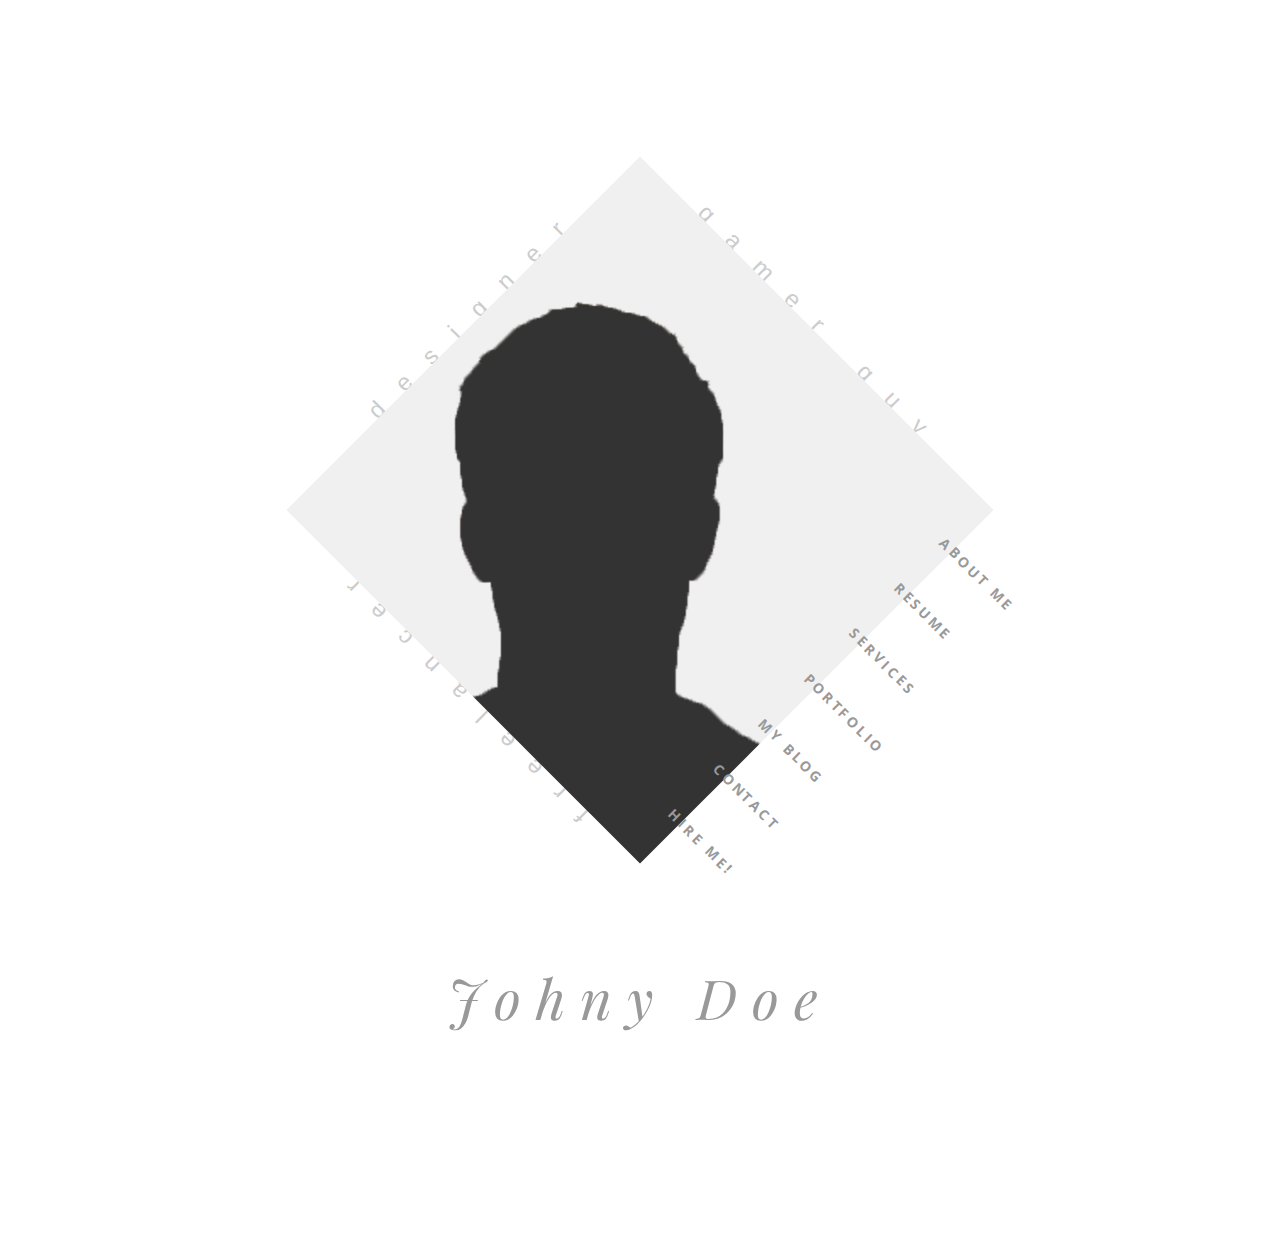
==== index.html @ 6204cbcf "initial commit" ====
<!DOCTYPE html>
<html class='no-js' >
	
	<head>
		<meta charset="utf-8">
		<meta http-equiv="X-UA-Compatible" content="IE=edge">
		<meta name="viewport" content="width=device-width, initial-scale=1">
		<!-- The above 3 meta tags *must* come first in the head; any other head content must come *after* these tags -->
	
		
		<title>Symp - Responsive One Page VCard/Resume HTML Template</title>
		
		<!--[if lt IE 9]>
		  <script src="//html5shim.googlecode.com/svn/trunk/html5.js"></script>
		<![endif]-->
		
		<link rel='stylesheet' type='text/css' href='bootstrap/css/bootstrap.min.css' >
		<link rel='stylesheet' type='text/css' href='css/ionicons.min.css' >
		
		<link rel='stylesheet' type='text/css' href='css/owl.carousel.css' >
		<link rel='stylesheet' type='text/css' href='css/owl.theme.css' >
		<link rel='stylesheet' type='text/css' href='css/owl.transitions.css' >
		<link rel='stylesheet' type='text/css' href='css/magnific-popup.css' >
		<link rel='stylesheet' type='text/css' href='css/style.css' >
		<link rel='stylesheet' type='text/css' href='css/color-default.css' >
		
		
	</head>
	
	<body>
		
		<!--=============================================================================
			Preloader
		===============================================================================-->
		<div id='preloader' >
			<div class='loader' >
				<img src='img/load.gif' alt='symp' >
			</div>
		</div>
		
		
		
		<!--=============================================================================
			Main Wrapper
		===============================================================================-->
		<div id='wrapper' >
			
			<!--=============================================================================
				Front Section
			===============================================================================-->
			<section class='front-section' >
				
				<div class='container' >
					
					
					<div class='transition-mask' ></div>
					
					
					<div class='front-person-img' >
						
						<!--person's image-->
						<img src='img/man1.png' alt='Symp' >
						<!--/person's image-->
						
					</div>
					
					<!--person's titles-->
					<div class='front-person-titles' >
						
						<!--title1-->
						<span class='t1' >
							Designer
						</span>
						<!--/title1-->
						
						<!--title2-->
						<span class='t2' >
							Gamer guy
						</span>
						<!--/title2-->
						
						<!--title3-->
						<span class='t3' >
							Freelancer
						</span>
						<!--/title3-->
						
					</div>
					<!--/person's titles-->
					
					<nav class='front-person-links' >
						
						<!--
							navigation links, data-section attribute points towards the section with id to be opened. 
						-->
						
						<ul>
							
							<li>
								<a href='#' data-section='about' >About Me</a>
							</li>
							
							<li>
								<a href='#' data-section='resume' >Resume</a>
							</li>
							
							<li>
								<a href='#' data-section='services' >Services</a>
							</li>
							
							<li>
								<a href='#' data-section='portfolio' >Portfolio</a>
							</li>
							
							<li>
								<a href='#' data-section='blog' >My Blog</a>
							</li>
							
							<li>
								<a href='#' data-section='contact' >Contact</a>
							</li>
							
							<li>
								<a href='#' >Hire Me!</a>
							</li>
							
						</ul>
						
					</nav>
					
					
					
					<div class='front-heading text-center' >
						
						<h2>
							Johny Doe
						</h2>
						
					
						
					</div>
					
					
				</div>
				
			</section>
			<!--=============================================================================
				/Front Section
			===============================================================================-->
		
			<!--=============================================================================
				About Section
			===============================================================================-->
			<section id='about' class='about-section section' >
				
				<div class='basic-info section-block' >
					
					<div class='container' >
					
						<div class='section-header text-center' >
							
							<h2>Basic Info About Me</h2>
							
							<!--divider-->
							<div class='divider-draft center' ></div>
							<!--/divider-->
							
							
						</div>
						
						<div class='row' >
							
							<div class='col-md-4' >
								<div class='about-person-img' >
									
									<img src='img/man2.png' alt='symp'>
									
								</div>
							
							</div>
							
							
							<div class='col-md-8 about-info' >
								
								
								
								
								<p>
									Lorem ipsum dolor sit amet, in quodsi vulputate pro. Ius illum vocent mediocritatem an, cum dicta iriure at. Ubique maluisset vel te, his dico vituperata ut. Pro ei phaedrum maluisset. Ex audire suavitate has, ei quodsi tacimates sapientem sed, pri zril ubique ut. Te cum tation munere noluisse. Enim torquatos ne pri, eum mollis salutandi corrumpit et, fugit apeirian duo ad. Ad oportere voluptatibus nec, sea ei civibus praesent. At timeam expetenda inciderint has. Invidunt constituto ne per, paulo omnium quaerendum his eu, cu congue consul cetero cum. Solet honestatis et eum. Lorem ipsum dolor sit amet, in quodsi vulputate pro. Ius illum vocent mediocritatem an, cum dicta iriure at. Ubique maluisset vel te, his dico vituperata ut. Pro ei phaedrum maluisset. Ex audire suavitate has, ei quodsi tacimates sapientem sed, pri zril ubique ut. Te cum tation munere noluisse. Enim torquatos ne pri, eum mollis salutandi corrumpit et, fugit apeirian duo ad.
								</p>
								
								<div class='clearfix' ></div>
								
								
								<ul class='info-list' >
									
									<li>
										<div class='inner' >
											<h4>Name</h4>
											<p>Johny Doe</p>
										</div>
									</li>
									<li>
										<div class='inner' >
											<h4>Age</h4>
											<p>24 Years</p>
										</div>
									</li>
									<li>
										<div class='inner' >
											<h4>Website</h4>
											<p>example.com</p>
										</div>
									</li>
									<li>
										<div class='inner' >
											<h4>Hometown</h4>
											<p>Dokri</p>
										</div>
									</li>
									
									
									
								</ul>
								
								<a href='#' class='symp-btn' >Hire Me For Work</a>
								
								<a href='#' class='symp-btn link-btn' ><i class='ion-ios-download' ></i>Download Resume</a>
								
							</div>
						
							
						
						</div>
						
						
						
						
					</div>
					
					
				</div>
				
				<div class='about-icons section-block' >
					
					<div class='container' >
						
						<div class='row' >
							
							<div class='col-md-3' >
								<div class='service' >
									
									<div class='icon' >
										<i class='ion-ios-lightbulb' ></i>
									</div>
									
									<div class='content' >
										
										<h4>Creative</h4>
										
										<p>
											Ut aboramus, numquam corpora qui naex. Dolore aliquando id duo, voluptua laboramus quo ad.
										</p>
										
									</div>
									
								</div>
							</div>
							
							<div class='col-md-3' >
								<div class='service' >
									
									<div class='icon' >
										<i class='ion-trophy' ></i>
									</div>
									
									<div class='content' >
										
										<h4>Winner</h4>
										
										<p>
											Ut aboramus, numquam corpora qui naex. Dolore aliquando id duo, voluptua laboramus quo ad.
										</p>
										
									</div>
									
								</div>
							</div>
							
							<div class='col-md-3' >
								<div class='service' >
									
									<div class='icon' >
										<i class='ion-ios-glasses' ></i>
									</div>
									
									<div class='content' >
										
										<h4>Smart</h4>
										
										<p>
											Ut aboramus, numquam corpora qui naex. Dolore aliquando id duo, voluptua laboramus quo ad.
										</p>
										
									</div>
									
								</div>
							</div>
							
							<div class='col-md-3' >
								<div class='service' >
									
									<div class='icon' >
										<i class='ion-ios-bolt' ></i>
									</div>
									
									<div class='content' >
										
										<h4>Powerful</h4>
										
										<p>
											Ut aboramus, numquam corpora qui naex. Dolore aliquando id duo, voluptua laboramus quo ad.
										</p>
										
									</div>
									
								</div>
							</div>
							
							
							
							<div class='col-md-3' >
								<div class='service' >
									
									<div class='icon' >
										<i class='ion-help-buoy' ></i>
									</div>
									
									<div class='content' >
										
										<h4>Helper</h4>
										
										<p>
											Ut aboramus, numquam corpora qui naex. Dolore aliquando id duo, voluptua laboramus quo ad.
										</p>
										
									</div>
									
								</div>
							</div>
							
							<div class='col-md-3' >
								<div class='service' >
									
									<div class='icon' >
										<i class='ion-happy' ></i>
									</div>
									
									<div class='content' >
										
										<h4>Intelligent</h4>
										
										<p>
											Ut aboramus, numquam corpora qui naex. Dolore aliquando id duo, voluptua laboramus quo ad.
										</p>
										
									</div>
									
								</div>
							</div>
							
							<div class='col-md-3' >
								<div class='service' >
									
									<div class='icon' >
										<i class='ion-ios-game-controller-b' ></i>
									</div>
									
									<div class='content' >
										
										<h4>Gamer</h4>
										
										<p>
											Ut aboramus, numquam corpora qui naex. Dolore aliquando id duo, voluptua laboramus quo ad.
										</p>
										
									</div>
									
								</div>
							</div>
							
							<div class='col-md-3' >
								<div class='service' >
									
									<div class='icon' >
										<i class='ion-ios-pulse-strong' ></i>
									</div>
									
									<div class='content' >
										
										<h4>Healthy</h4>
										
										<p>
											Ut aboramus, numquam corpora qui naex. Dolore aliquando id duo, voluptua laboramus quo ad.
										</p>
										
									</div>
									
								</div>
							</div>
							
							
							
							
						</div>
						
						
					</div>
				</div>
				
				<div class='funfacts-block section-block' data-stellar-background-ratio='.2' >
					
					<div class='container' >
						
						<div class='row' >
							
							<div class='col-md-3 col-sm-6 funfact' >
								<div class='content' >
									<h4>243</h4>
									<p>Awards Won</p>
								</div>
							</div>
							
							<div class='col-md-3 col-sm-6 funfact' >
								<div class='content' >
									<h4>845</h4>
									<p>Happy Customers</p>
								</div>
							</div>
							
							<div class='col-md-3 col-sm-6 funfact' >
								<div class='content' >
									<h4>938</h4>
									<p>Projects Done</p>
								</div>
							</div>
							
							<div class='col-md-3 col-sm-6 funfact' >
								<div class='content' >
									<h4>342</h4>
									<p>Games Played</p>
								</div>
							</div>
							
						</div>
						
					</div>
					
				</div>
				
				<div class='testimonials-block section-block' >
					<div class='container' >
					
						<div class='section-header text-center' >
							
							<h2 class='animate text-over-block' >Testimonials</h2>
							
							
							<!--divider-->
							<div class='divider-draft center' ></div>
							<!--/divider-->
							
							
						</div>
						
						<div class='row' >
							
							<div class='col-md-8 col-md-offset-2' >
								
								<div class='testimonials-slider' >
									
									<div class='testimonial' >
										<p>
											
											Ad optere volibus nec, sea ei civibus prasent. At timeam expetenda inciderint has. Invidunt constituto ne per, paulo omnium queum his eu, cu congue consul cetero. Invidunt constituto ne per, paulo omnium his eu, cu congue consul cetero.
										
										</p>
										
										<div class='author' >
											<h4>Jack Smith</h4>
											<p>CEO at Google</p>
										</div>
									</div>
									
									<div class='testimonial' >
										<p>
											Ad oportere voluptatibus nec, sea ei civibus praesent. At timeam expetenda inciderint has. Invidunt constituto ne per, paulo omnium quaerendum his eu, cu congue consul cetero. Invidunt constituto ne per, paulo omnium quaerendum his eu, cu congue consul cetero.
										</p>
										
										<div class='author' >
											<h4>Jessica Smith</h4>
											<p>CEO at Google</p>
										</div>
									</div>
									
									<div class='testimonial' >
										<p>
											Ad oportere voluptatibus nec, sea ei civibus praesent. At timeam expetenda inciderint has. Invidunt constituto ne per, paulo omnium quaerendum his eu, cu congue consul cetero. Invidunt constituto ne per, paulo omnium quaerendum his eu, cu congue consul cetero.
										</p>
										
										<div class='author' >
											<h4>Jim Smith</h4>
											<p>CEO at Google</p>
										</div>
									</div>
									
									
									
									
								</div>
								
							</div>
							
						</div>
					
					</div>
				</div>
				
				<div class='footer bg-lightgray section-block' >
					
					<div class='container' >
						
						<div class='row' >
							
							<div class='col-xs-6 text-left' >
								<h4>Johny Doe</h4>
							</div>
							
							<div class='col-xs-6 text-right' >
								<ul class='footer-social' >
									<li>
										<a href='#' >
											<i class='ion-social-facebook' ></i>
										</a>
									</li>
									<li>
										<a href='#' >
											<i class='ion-social-twitter' ></i>
										</a>
									</li>
									<li>
										<a href='#' >
											<i class='ion-social-pinterest' ></i>
										</a>
									</li>
									<li>
										<a href='#' >
											<i class='ion-social-dribbble' ></i>
										</a>
									</li>
								</ul>
							</div>
							
						</div>
						
						
					</div>
					
				</div>
				
				
			</section>
			<!--=============================================================================
				/About Section
			===============================================================================-->
			
			<!--=============================================================================
				Resume Section
			===============================================================================-->
			<section id='resume' class='resume-section section' >
				
				<div class='container' >
					<div class='row' >
						<div class='col-md-6 col-md-offset-3' >
							<div class='section-header text-center' >
								
								<h2 class='animate text-over-block' >My Resume</h2>
								
								<!--divider-->
								<div class='divider-draft center' ></div>
								<!--/divider-->
								
								
							</div>
						</div>
					</div>
				</div>
				
				<div class='timeline-block section-block' >
					<div class='container' >
						<ul class='timeline' >
							
							<li class='timeline-header' >
								<h4>Education</h4>
							</li>
							
							<li>
								
								<div class='timeline-desc' >
									
									<h4>2005-2007</h4>
									
								</div>
								
								<div class='timeline-content' >
									
									<h4>Masters Degree</h4>
									<span>@CSS College Larkana</span>
									
									<p>
										Consul latine iudicabit eu vel. Cu has animal eruditi voluptatibus. Eu volumus explicari sed. Mel mutat vituperata suscipiantur et, et fabellas explicari adipiscing quo.
									</p>
									
								</div>
								
							</li>
							
							<li class='inverse' >
								
								<div class='timeline-desc' >
									
									<h4>2005-2007</h4>
									
								</div>
								
								<div class='timeline-content' >
									
									<h4>Masters Degree</h4>
									<span>@CSS College Larkana</span>
									
									<p>
										Consul latine iudicabit eu vel. Cu has animal eruditi voluptatibus. Eu volumus explicari sed. Mel mutat vituperata suscipiantur et, et fabellas explicari adipiscing quo.
									</p>
									
								</div>
								
							</li>
							
							<li>
								
								<div class='timeline-desc' >
									
									<h4>2005-2007</h4>
									
								</div>
								
								<div class='timeline-content' >
									
									<h4>Masters Degree</h4>
									<span>@CSS College Larkana</span>
									
									<p>
										Consul latine iudicabit eu vel. Cu has animal eruditi voluptatibus. Eu volumus explicari sed. Mel mutat vituperata suscipiantur et, et fabellas explicari adipiscing quo.
									</p>
									
								</div>
								
							</li>
							
							
							<li class='timeline-header' >
								<h4>Experience</h4>
							</li>
							
							
							<li>
								
								<div class='timeline-desc' >
									
									<h4>2005-2007</h4>
									
								</div>
								
								<div class='timeline-content' >
									
									<h4>Web Designer</h4>
									<span>@Themeforest</span>
									
									<p>
										Consul latine iudicabit eu vel. Cu has animal eruditi voluptatibus. Eu volumus explicari sed. Mel mutat vituperata suscipiantur et, et fabellas explicari adipiscing quo.
									</p>
									
								</div>
								
							</li>
							
							<li class='inverse' >
								
								<div class='timeline-desc' >
									
									<h4>2005-2007</h4>
									
								</div>
								
								<div class='timeline-content' >
									
									<h4>Web Developer</h4>
									<span>@CodeCanyon</span>
									
									<p>
										Consul latine iudicabit eu vel. Cu has animal eruditi voluptatibus. Eu volumus explicari sed. Mel mutat vituperata suscipiantur et, et fabellas explicari adipiscing quo.
									</p>
									
								</div>
								
							</li>
							
							<li>
								
								<div class='timeline-desc' >
									
									<h4>2005-2007</h4>
									
								</div>
								
								<div class='timeline-content' >
									
									<h4>Blogger</h4>
									<span>@blogspot</span>
									
									<p>
										Consul latine iudicabit eu vel. Cu has animal eruditi voluptatibus. Eu volumus explicari sed. Mel mutat vituperata suscipiantur et, et fabellas explicari adipiscing quo.
									</p>
									
								</div>
								
							</li>
							
							
						</ul>
					</div>
				</div>
				
				<div class='hobbies-block bg-lightgray section-block' >
					<div class='container' >
						
						<div class='section-header text-center' >
							<h2 class='animate text-over-block' >My Hobbies</h2>
							<!--divider-->
							<div class='divider-draft center' ></div>
							<!--/divider-->
						</div>
						
						<div class='row' >
							
							<div class='col-md-2 col-sm-4 col-xs-6' >
								
								<div class='hobby' >
									
									<div class='icon' >
										<i class='ion-ios-game-controller-b' ></i>
									</div>
									
									<h4>Gaming</h4>
									
								</div>
								
							</div>
							
							<div class='col-md-2 col-sm-4 col-xs-6' >
								
								<div class='hobby' >
									
									<div class='icon' >
										<i class='ion-ios-book' ></i>
									</div>
									
									<h4>Reading</h4>
									
								</div>
								
							</div>
							
							<div class='col-md-2 col-sm-4 col-xs-6' >
								
								<div class='hobby' >
									
									<div class='icon' >
										<i class='ion-ios-chatboxes' ></i>
									</div>
									
									<h4>Chat</h4>
									
								</div>
								
							</div>
							
							<div class='col-md-2 col-sm-4 col-xs-6' >
								
								<div class='hobby' >
									
									<div class='icon' >
										<i class='ion-ios-musical-notes' ></i>
									</div>
									
									<h4>Music</h4>
									
								</div>
								
							</div>
							
							<div class='col-md-2 col-sm-4 col-xs-6' >
								
								<div class='hobby' >
									
									<div class='icon' >
										<i class='ion-beer' ></i>
									</div>
									
									<h4>Drinking</h4>
									
								</div>
								
							</div>
							
							<div class='col-md-2 col-sm-4 col-xs-6' >
								
								<div class='hobby' >
									
									<div class='icon' >
										<i class='ion-ios-football' ></i>
									</div>
									
									<h4>Football</h4>
									
								</div>
								
							</div>
							
							
							
						</div>
						
						
						
					</div>
				</div>
				
				<div class='skills-block section-block' >
					
					<div class='container' >
					
						<div class='section-header text-center' >
							<h2 class='animate text-over-block' >My Skills</h2>
							
							<!--divider-->
							<div class='divider-draft center' ></div>
							<!--/divider-->
							
						</div>
						
						
						<div class='row' >
							
							<div class='col-md-6' >
								
								<div class='skill' >
									
									<h4>HTML/CSS</h4>
									
									<div class='skill-bar' data-percent='90' >
										<div class='bar' >
											<div class='percent' >90%</div>
										</div>
									</div>
									
								</div>
								
								<div class='skill' >
									
									<h4>php</h4>
									
									<div class='skill-bar' data-percent='70' >
										<div class='bar' >
											<div class='percent' >70%</div>
										</div>
									</div>
									
								</div>
								
								<div class='skill' >
									
									<h4>HTML/CSS</h4>
									
									<div class='skill-bar' data-percent='90' >
										<div class='bar' >
											<div class='percent' >90%</div>
										</div>
									</div>
									
								</div>
								
								
								
							</div>
							
							<div class='col-md-6' >
								
								<div class='skill' >
									
									<h4>VB</h4>
									
									<div class='skill-bar' data-percent='90' >
										<div class='bar' >
											<div class='percent' >90%</div>
										</div>
									</div>
									
								</div>
								
								<div class='skill' >
									
									<h4>Wordpress</h4>
									
									<div class='skill-bar' data-percent='85' >
										<div class='bar' >
											<div class='percent' >85%</div>
										</div>
									</div>
									
								</div>
								
								<div class='skill' >
									
									<h4>SEO</h4>
									
									<div class='skill-bar' data-percent='95' >
										<div class='bar' >
											<div class='percent' >95%</div>
										</div>
									</div>
									
								</div>
								
								
								
							</div>
							
							
							
						</div>
						
					</div>
					
				</div>
				
				<div class='footer bg-lightgray section-block' >
					
					<div class='container' >
						
						<div class='row' >
							
							<div class='col-xs-6 text-left' >
								<h4>Johny Doe</h4>
							</div>
							
							<div class='col-xs-6 text-right' >
								<ul class='footer-social' >
									<li>
										<a href='#' >
											<i class='ion-social-facebook' ></i>
										</a>
									</li>
									<li>
										<a href='#' >
											<i class='ion-social-twitter' ></i>
										</a>
									</li>
									<li>
										<a href='#' >
											<i class='ion-social-pinterest' ></i>
										</a>
									</li>
									<li>
										<a href='#' >
											<i class='ion-social-dribbble' ></i>
										</a>
									</li>
								</ul>
							</div>
							
						</div>
						
						
					</div>
					
				</div>
				
				
			</section>
			<!--=============================================================================
				/Resume Section
			===============================================================================-->
			
			
			<!--=============================================================================
				Services Section
			===============================================================================-->
			<section id='services' class='services-section section' >
				
				<div class='container' >
					<div class='row' >
						<div class='col-md-6 col-md-offset-3' >
							<div class='section-header main-title text-center' >
								
								<h2 class='animate text-over-block' >My Services</h2>
								
								<!--divider-->
								<div class='divider-draft center' ></div>
								<!--/divider-->
								
								<p>
									I provide <b>high quality</b> services. My services that I provide are listed below. Hope you will like them. Lorem ipsum dolor.
								</p>
								
							</div>
						</div>
					</div>
				</div>
				
				<div class='services-block section-block' >
					
					<div class='container' >
						
						<div class='row' >
							
							<div class='col-md-3' >
								<div class='service' >
									<div class='icon' >
										<i class='ion-ios-camera' ></i>
									</div>
									
									<div class='content' >
										
										<h4>Photography</h4>
										
										<p>
											Ut aboramus, numquam corpora qui naex. Dolore aliquando id duo, voluptua laboramus quo ad.
										</p>
										
									</div>
								</div>
							</div>
							
							<div class='col-md-3' >
								<div class='service' >
									<div class='icon' >
										<i class='ion-code' ></i>
									</div>
									
									<div class='content' >
										
										<h4>Coding</h4>
										
										<p>
											Ut aboramus, numquam corpora qui naex. Dolore aliquando id duo, voluptua laboramus quo ad.
										</p>
										
									</div>
								</div>
							</div>
							
							<div class='col-md-3' >
								<div class='service' >
									<div class='icon' >
										<i class='ion-ios-lightbulb' ></i>
									</div>
									
									<div class='content' >
										
										<h4>Creativity</h4>
										
										<p>
											Ut aboramus, numquam corpora qui naex. Dolore aliquando id duo, voluptua laboramus quo ad.
										</p>
										
									</div>
								</div>
							</div>
							
							<div class='col-md-3' >
								<div class='service' >
									<div class='icon' >
										<i class='ion-ios-monitor' ></i>
									</div>
									
									<div class='content' >
										
										<h4>Web Design</h4>
										
										<p>
											Ut aboramus, numquam corpora qui naex. Dolore aliquando id duo, voluptua laboramus quo ad.
										</p>
										
									</div>
								</div>
							</div>
							
						</div>
						
						<div class='row' >
							
							<div class='col-md-3' >
								<div class='service' >
									<div class='icon' >
										<i class='ion-ios-camera' ></i>
									</div>
									
									<div class='content' >
										
										<h4>Photography</h4>
										
										<p>
											Ut aboramus, numquam corpora qui naex. Dolore aliquando id duo, voluptua laboramus quo ad.
										</p>
										
									</div>
								</div>
							</div>
							
							<div class='col-md-3' >
								<div class='service' >
									<div class='icon' >
										<i class='ion-code' ></i>
									</div>
									
									<div class='content' >
										
										<h4>Coding</h4>
										
										<p>
											Ut aboramus, numquam corpora qui naex. Dolore aliquando id duo, voluptua laboramus quo ad.
										</p>
										
									</div>
								</div>
							</div>
							
							<div class='col-md-3' >
								<div class='service' >
									<div class='icon' >
										<i class='ion-ios-lightbulb' ></i>
									</div>
									
									<div class='content' >
										
										<h4>Creativity</h4>
										
										<p>
											Ut aboramus, numquam corpora qui naex. Dolore aliquando id duo, voluptua laboramus quo ad.
										</p>
										
									</div>
								</div>
							</div>
							
							<div class='col-md-3' >
								<div class='service' >
									<div class='icon' >
										<i class='ion-ios-monitor' ></i>
									</div>
									
									<div class='content' >
										
										<h4>Web Design</h4>
										
										<p>
											Ut aboramus, numquam corpora qui naex. Dolore aliquando id duo, voluptua laboramus quo ad.
										</p>
										
									</div>
								</div>
							</div>
							
						</div>
						
					</div>
					
				</div>
				
				<div class='pricing-block section-block' >
					<div class='container' >
						
						<div class='section-header text-center' >
							<h2 class='animate text-over-block' >Pricing</h2>
							<!--divider-->
							<div class='divider-draft center' ></div>
							<!--/divider-->
							<p>
								How much I charge
							</p>
						</div>
						
						<div class='row' >
							
							<div class='col-md-4 text-center' >
								
								<div class='pricing-table' >
									
									<div class='header' >
										
										<h4>Personal</h4>
										
										<div class='price' >
											<span class='currency' >$</span>
											<span class='amount' >29</span>
											<span class='period' >/mo</span>
										</div>
										
										
									</div>
									
									<ul class='table-items' >
										
										<li>
											Logo Design
										</li>
										<li>
											PSD to HTML
										</li>
										<li>
											Fixed to Responsive
										</li>
										<li>
											App Development
										</li>
										<li>
											Photography
										</li>
										
									</ul>
									
									<a href='#' class='table-btn' >
										Choose This
									</a>
									
								</div>
								
							</div>
							
							<div class='col-md-4 text-center' >
								
								<div class='pricing-table' >
									
									<div class='header' >
										
										<h4>Creative</h4>
										
										<div class='price' >
											<span class='currency' >$</span>
											<span class='amount' >39</span>
											<span class='period' >/mo</span>
										</div>
										
									</div>
									
									<ul class='table-items' >
										
										<li>
											Logo Design
										</li>
										<li>
											PSD to HTML
										</li>
										<li>
											Fixed to Responsive
										</li>
										<li>
											App Development
										</li>
										<li>
											Photography
										</li>
										
									</ul>
									
									<a href='#' class='table-btn' >
										Choose This
									</a>
									
								</div>
								
							</div>
							
							<div class='col-md-4 text-center' >
								
								<div class='pricing-table' >
									
									<div class='header' >
										
										<h4>Ultimate</h4>
										
										<div class='price' >
											<span class='currency' >$</span>
											<span class='amount' >42</span>
											<span class='period' >/mo</span>
										</div>
										
										
									</div>
									
									<ul class='table-items' >
										
										<li>
											Logo Design
										</li>
										<li>
											PSD to HTML
										</li>
										<li>
											Fixed to Responsive
										</li>
										<li>
											App Development
										</li>
										<li>
											Photography
										</li>
										
									</ul>
									
									<a href='#' class='table-btn' >
										Choose This
									</a>
									
								</div>
								
							</div>
							
						</div>
						
					</div>
				</div>
				
				<div class='process-block bg-lightgray section-block' >
					<div class='container' >
						
						<div class='section-header text-center' >
							<h2>Work Process</h2>
							<!--divider-->
							<div class='divider-draft center' ></div>
							<!--/divider-->
						</div>
						
						<div class='row' >
							
							<div class='col-md-3' >
								
								<div class='process' >
									
									<div class='number' >
										<span>01</span>
									</div>
									
									<div class='content' >
										
										<h4>Design</h4>
										
										<p>
											Lorem ipsum dolor sit amet is simply a dummy text used by typeset industries. Lorem ipsum dolor.
										</p>
										
									</div>
									
								</div>
								
							</div>
							
							<div class='col-md-3' >
								
								<div class='process' >
									
									<div class='number' >
										<span>02</span>
									</div>
									
									<div class='content' >
										
										<h4>Develop</h4>
										
										<p>
											Lorem ipsum dolor sit amet is simply a dummy text used by typeset industries. Lorem ipsum dolor.
										</p>
										
									</div>
									
								</div>
								
							</div>
							
							<div class='col-md-3' >
								
								<div class='process' >
									
									<div class='number' >
										<span>03</span>
									</div>
									
									<div class='content' >
										
										<h4>Publish</h4>
										
										<p>
											Lorem ipsum dolor sit amet is simply a dummy text used by typeset industries. Lorem ipsum dolor.
										</p>
										
									</div>
									
								</div>
								
							</div>
							
							<div class='col-md-3' >
								
								<div class='process last' >
									
									<div class='number' >
										<span>04</span>
									</div>
									
									<div class='content' >
										
										<h4>Enjoy</h4>
										
										<p>
											Lorem ipsum dolor sit amet is simply a dummy text used by typeset industries. Lorem ipsum dolor.
										</p>
										
									</div>
									
								</div>
								
							</div>
							
							
							
						</div>
						
					</div>
				</div>
				
				<div class='testimonials-block section-block' >
					<div class='container' >
					
						<div class='section-header text-center' >
							
							<h2 class='animate text-over-block' >Testimonials</h2>
								
							<!--divider-->
							<div class='divider-draft center' ></div>
							<!--/divider-->
							
							
						</div>
						
						<div class='row' >
							
							<div class='col-md-8 col-md-offset-2' >
								
								<div class='testimonials-slider' >
									
									<div class='testimonial' >
										<p>
											Ad oportere voluptatibus nec, sea ei civibus praesent. At timeam expetenda inciderint has. Invidunt constituto ne per, paulo omnium quaerendum his eu, cu congue consul cetero. Invidunt constituto ne per, paulo omnium quaerendum his eu, cu congue consul cetero.
										</p>
										
										<div class='author' >
											<h4>Jack Smith</h4>
											<p>CEO at Google</p>
										</div>
									</div>
									
									<div class='testimonial' >
										<p>
											Ad oportere voluptatibus nec, sea ei civibus praesent. At timeam expetenda inciderint has. Invidunt constituto ne per, paulo omnium quaerendum his eu, cu congue consul cetero. Invidunt constituto ne per, paulo omnium quaerendum his eu, cu congue consul cetero.
										</p>
										
										<div class='author' >
											<h4>Jessica Smith</h4>
											<p>CEO at Google</p>
										</div>
									</div>
									
									<div class='testimonial' >
										<p>
											Ad oportere voluptatibus nec, sea ei civibus praesent. At timeam expetenda inciderint has. Invidunt constituto ne per, paulo omnium quaerendum his eu, cu congue consul cetero. Invidunt constituto ne per, paulo omnium quaerendum his eu, cu congue consul cetero.
										</p>
										
										<div class='author' >
											<h4>Jim Smith</h4>
											<p>CEO at Google</p>
										</div>
									</div>
									
									
									
									
								</div>
								
							</div>
							
						</div>
					
					</div>
				</div>
				
				<div class='footer bg-lightgray section-block' >
					
					<div class='container' >
						
						<div class='row' >
							
							<div class='col-xs-6 text-left' >
								<h4>Johny Doe</h4>
							</div>
							
							<div class='col-xs-6 text-right' >
								<ul class='footer-social' >
									<li>
										<a href='#' >
											<i class='ion-social-facebook' ></i>
										</a>
									</li>
									<li>
										<a href='#' >
											<i class='ion-social-twitter' ></i>
										</a>
									</li>
									<li>
										<a href='#' >
											<i class='ion-social-pinterest' ></i>
										</a>
									</li>
									<li>
										<a href='#' >
											<i class='ion-social-dribbble' ></i>
										</a>
									</li>
								</ul>
							</div>
							
						</div>
						
						
					</div>
					
				</div>
				
				
			</section>
			<!--=============================================================================
				/Services Section
			===============================================================================-->
			
			
			<!--=============================================================================
				Portfolio Section
			===============================================================================-->
			<section id='portfolio' class='portfolio-section section' >
				
				<div class='portfolio-block section-block' >
					
					<div class='container' >
					
						<div class='row' >
							<div class='col-md-6 col-md-offset-3' >
								
								<div class='section-header text-center' >
								
									<h2 class='animate text-over-block' >Portfolio</h2>
									
									<!--divider-->
									<div class='divider-draft center' ></div>
									<!--/divider-->
									
									<p>
										Check out my works. Lorem ipsum dolor sit amet is simply a dummy text. Lorem ipsum dolor sit amet.
									</p>
								
								</div>
								
							</div>
						</div>
						
						<div id='portfolio-filters' >
							<ul>
								<li>
									<a href='#' data-group='all' class='active' >All</a>
								</li>
								<li>
									<a href='#' data-group='web' >Web</a>
								</li>
								<li>
									<a href='#' data-group='tech' >Tech</a>
								</li>
								<li>
									<a href='#' data-group='photography' >Photography</a>
								</li>
							</ul>
						</div>
						
						<div id='portfolio-grid' class='portfolio-items' >
							
							<div class='item' data-groups='["all","web","photography"]' >
								<div class='inner' >
									
									<img alt='symp' src='img/portfolio/1.jpg' >
									
									<div class='caption' >
										
										<div class='caption-inner' >
										
											<h4>Project Title</h4>
											
											<ul class='links' >
												
												<li>
													<a href='work.html' >
														<i class='ion-ios-plus-empty' ></i>
													</a>
												</li>
												
												<li>
													<a href='img/portfolio/1.jpg' class='image-link' >
														<i class='ion-ios-search' ></i>
													</a>
												</li>
												
											</ul>
										
										</div>
										
										
									</div>
									
								</div>
							</div>
							
							<div class='item' data-groups='["all","photography","tech"]' >
								<div class='inner' >
									
									<img alt='symp' src='img/portfolio/2.jpg' >
									
									<div class='caption' >
										
										<div class='caption-inner' >
										
											<h4>Project Title</h4>
											
											<ul class='links' >
												
												<li>
													<a href='work.html' >
														<i class='ion-ios-plus-empty' ></i>
													</a>
												</li>
												
												<li>
													<a href='img/portfolio/2.jpg' class='image-link' >
														<i class='ion-ios-search' ></i>
													</a>
												</li>
												
											</ul>
										
										</div>
										
										
									</div>
									
								</div>
							</div>
							
							<div class='item' data-groups='["all","web","tech"]' >
								<div class='inner' >
									
									<img alt='symp' src='img/portfolio/3.jpg' >
									
									<div class='caption' >
										
										<div class='caption-inner' >
										
											<h4>Project Title</h4>
											
											<ul class='links' >
												
												<li>
													<a href='work.html' >
														<i class='ion-ios-plus-empty' ></i>
													</a>
												</li>
												
												<li>
													<a href='img/portfolio/3.jpg' class='image-link' >
														<i class='ion-ios-search' ></i>
													</a>
												</li>
												
											</ul>
										
										</div>
										
										
									</div>
									
								</div>
							</div>
							
							<div class='item' data-groups='["all","web"]' >
								<div class='inner' >
									
									<img alt='symp' src='img/portfolio/4.jpg' >
									
									<div class='caption' >
										
										<div class='caption-inner' >
										
											<h4>Project Title</h4>
											
											<ul class='links' >
												
												<li>
													<a href='work.html' >
														<i class='ion-ios-plus-empty' ></i>
													</a>
												</li>
												
												<li>
													<a href='img/portfolio/4.jpg' class='image-link' >
														<i class='ion-ios-search' ></i>
													</a>
												</li>
												
											</ul>
										
										</div>
										
										
									</div>
									
								</div>
							</div>
							
							<div class='item' data-groups='["all","tech"]' >
								<div class='inner' >
									
									<img alt='symp' src='img/portfolio/5.jpg' >
									
									<div class='caption' >
										
										<div class='caption-inner' >
										
											<h4>Project Title</h4>
											
											<ul class='links' >
												
												<li>
													<a href='work.html' >
														<i class='ion-ios-plus-empty' ></i>
													</a>
												</li>
												
												<li>
													<a href='img/portfolio/5.jpg' class='image-link' >
														<i class='ion-ios-search' ></i>
													</a>
												</li>
												
											</ul>
										
										</div>
										
										
									</div>
									
								</div>
							</div>
							
							<div class='item' data-groups='["all","photography"]' >
								<div class='inner' >
									
									<img alt='symp' src='img/portfolio/6.jpg' >
									
									<div class='caption' >
										
										<div class='caption-inner' >
										
											<h4>Project Title</h4>
											
											<ul class='links' >
												
												<li>
													<a href='work.html' >
														<i class='ion-ios-plus-empty' ></i>
													</a>
												</li>
												
												<li>
													<a href='img/portfolio/6.jpg' class='image-link' >
														<i class='ion-ios-search' ></i>
													</a>
												</li>
												
											</ul>
										
										</div>
										
										
									</div>
									
								</div>
							</div>
							
							<div class='item' data-groups='["all","web"]' >
								<div class='inner' >
									
									<img alt='symp' src='img/portfolio/7.jpg' >
									
									<div class='caption' >
										
										<div class='caption-inner' >
										
											<h4>Project Title</h4>
											
											<ul class='links' >
												
												<li>
													<a href='work.html' >
														<i class='ion-ios-plus-empty' ></i>
													</a>
												</li>
												
												<li>
													<a href='img/portfolio/7.jpg' class='image-link' >
														<i class='ion-ios-search' ></i>
													</a>
												</li>
												
											</ul>
										
										</div>
										
										
									</div>
									
								</div>
							</div>
							
							<div class='item' data-groups='["all","tech"]' >
								<div class='inner' >
									
									<img alt='symp' src='img/portfolio/8.jpg' >
									
									<div class='caption' >
										
										<div class='caption-inner' >
										
											<h4>Project Title</h4>
											
											<ul class='links' >
												
												<li>
													<a href='work.html' >
														<i class='ion-ios-plus-empty' ></i>
													</a>
												</li>
												
												<li>
													<a href='img/portfolio/8.jpg' class='image-link' >
														<i class='ion-ios-search' ></i>
													</a>
												</li>
												
											</ul>
										
										</div>
										
										
									</div>
									
								</div>
							</div>
							
							<div class='item' data-groups='["all","photography"]' >
								<div class='inner' >
									
									<img alt='symp' src='img/portfolio/9.jpg' >
									
									<div class='caption' >
										
										<div class='caption-inner' >
										
											<h4>Project Title</h4>
											
											<ul class='links' >
												
												<li>
													<a href='work.html' >
														<i class='ion-ios-plus-empty' ></i>
													</a>
												</li>
												
												<li>
													<a href='img/portfolio/9.jpg' class='image-link' >
														<i class='ion-ios-search' ></i>
													</a>
												</li>
												
											</ul>
										
										</div>
										
										
									</div>
									
								</div>
							</div>
							
							
							
						</div>
						
					</div>
					
				</div>
				
				<div class='footer bg-lightgray section-block' >
					
					<div class='container' >
						
						<div class='row' >
							
							<div class='col-xs-6 text-left' >
								<h4>Johny Doe</h4>
							</div>
							
							<div class='col-xs-6 text-right' >
								<ul class='footer-social' >
									<li>
										<a href='#' >
											<i class='ion-social-facebook' ></i>
										</a>
									</li>
									<li>
										<a href='#' >
											<i class='ion-social-twitter' ></i>
										</a>
									</li>
									<li>
										<a href='#' >
											<i class='ion-social-pinterest' ></i>
										</a>
									</li>
									<li>
										<a href='#' >
											<i class='ion-social-dribbble' ></i>
										</a>
									</li>
								</ul>
							</div>
							
						</div>
						
						
					</div>
					
				</div>
				
			</section>
			<!--=============================================================================
				/Portfolio Section
			===============================================================================-->
			
			
			<!--=============================================================================
				Blog Section
			===============================================================================-->
			<section id='blog' class='blog-section section' >
				
				<div class='container' >
					
					<div class='row' >
						
						<div class='col-md-6 col-md-offset-3' >
							<div class='section-header text-center' >
								
								<h2>My Blog</h2>
								
								<!--divider-->
								<div class='divider-draft center' ></div>
								<!--/divider-->
								
								<p>
									This is my blog where my thoughts live. Check it out to know more about me. Lorem ipsum dolor sit amet.
								</p>
								
							</div>
						</div>
						
					</div>
					
				</div>
			
				<div class='posts-block section-block' >
					
					<div class='container' >
						
						<div class='row' >
							
							<div class='col-md-8' >
								
								<div class='post' >
									
									<div class='media' >
										<img alt='symp' src='img/bg2.jpg' >
									</div>
									
									<div class='content' >
										
										<h4>
											<a href='post.html' >
												Simple Post With Image
											</a>
										</h4>
										
										<ul class='post-icons' >
											
											<li>
												<i class='ion-ios-person' ></i>
												<span>Johny Doe</span>
											</li>
											
											<li>
												<i class='ion-ios-clock' ></i>
												<span>14 June 2015</span>
											</li>
											
											<li>
												<i class='ion-ios-chatbubble' ></i>
												<span>5</span>
											</li>
											
											
											
										</ul>
										
										<p>
											Cu illud lorem putent vel. Eum in movet nostrum referrentur. His ne tantas tractatos. Sit eu saperet antiopam scripserit. Ei albucius consequuntur sea, no nominavi fabellas phaedrum his....
										</p>
										
										<a href='post.html' class='read-more' >
											Read More
											<i class='ion-ios-arrow-thin-right' ></i>
										</a>
										
									</div>
									
								</div>
								
								<div class='post' >
									
									<div class='media' >
										<img alt='symp' src='img/bg2.jpg' >
									</div>
									
									<div class='content' >
										
										<h4>
											<a href='post.html' >
												Simple Post With Image
											</a>
										</h4>
										
										<ul class='post-icons' >
											
											<li>
												<i class='ion-ios-person' ></i>
												<span>Johny Doe</span>
											</li>
											
											<li>
												<i class='ion-ios-clock' ></i>
												<span>14 June 2015</span>
											</li>
											
											<li>
												<i class='ion-ios-chatbubble' ></i>
												<span>5</span>
											</li>
											
											
											
										</ul>
										
										<p>
											Cu illud lorem putent vel. Eum in movet nostrum referrentur. His ne tantas tractatos. Sit eu saperet antiopam scripserit. Ei albucius consequuntur sea, no nominavi fabellas phaedrum his....
										</p>
										
										<a href='post.html' class='read-more' >
											Read More
											<i class='ion-ios-arrow-thin-right' ></i>
										</a>
										
									</div>
									
								</div>
								
								<div class='post' >
									
									<div class='media' >
										<img alt='symp' src='img/bg2.jpg' >
									</div>
									
									<div class='content' >
										
										<h4>
											<a href='post.html' >
												Simple Post With Image
											</a>
										</h4>
										
										<ul class='post-icons' >
											
											<li>
												<i class='ion-ios-person' ></i>
												<span>Johny Doe</span>
											</li>
											
											<li>
												<i class='ion-ios-clock' ></i>
												<span>14 June 2015</span>
											</li>
											
											<li>
												<i class='ion-ios-chatbubble' ></i>
												<span>5</span>
											</li>
											
											
											
										</ul>
										
										<p>
											Cu illud lorem putent vel. Eum in movet nostrum referrentur. His ne tantas tractatos. Sit eu saperet antiopam scripserit. Ei albucius consequuntur sea, no nominavi fabellas phaedrum his....
										</p>
										
										<a href='post.html' class='read-more' >
											Read More
											<i class='ion-ios-arrow-thin-right' ></i>
										</a>
										
									</div>
									
								</div>
								
								<div class='post-more' >
									<a href='#' class='more-link' >
										Load More
									</a>
								</div>
								
							</div>
							
							<div class='col-md-4' >
								
								<div class='sidebar' >
									
									<div class='sidebar-widget' >
										
										<div class='search-box' >
											
											<input type='text' placeholder='Search' class='search-input' >
											
											<a class='search-btn' href='#' >
												<i class='ion-ios-search' ></i>
											</a>
											
										</div>
										
									</div>
									
									<div class='sidebar-widget' >
										<div class='categories-widget' >
										
											<div class='widget-header' >
												<h4>
													<i class='ion-ios-folder' ></i> Categories
												</h4>
											</div>
											
											<ul class='sidebar-list' >
												
												<li>
													<a href='#' >Web Design</a>
												</li>
												
												<li>
													<a href='#' >Travel</a>
												</li>
												
												<li>
													<a href='#' >Life Style</a>
												</li>
												
												<li>
													<a href='#' >Photography</a>
												</li>
												
												<li>
													<a href='#' >Technology</a>
												</li>
												
												
												
											</ul>
										
										</div>
									</div>
									
									<div class='sidebar-widget' >
										
										<div class='widget-header' >
											<h4>
												<i class='ion-document' ></i>
												Recent Posts
											</h4>
										</div>
										
										
											<ul class='sidebar-list' >
												
												<li>
													<a href='#' >
														Your Recent Post's Title. Lorem ipsum dolor sit amet is simply a dummy text.
													</a>
												</li>
												
												<li>
													<a href='#' >
														Your Recent Post's Title. Lorem ipsum dolor sit amet is simply a dummy text.
													</a>
												</li>
												
												<li>
													<a href='#' >
														Your Recent Post's Title. Lorem ipsum dolor sit amet is simply a dummy text.
													</a>
												</li>
												
												<li>
													<a href='#' >
														Your Recent Post's Title. Lorem ipsum dolor sit amet is simply a dummy text.
													</a>
												</li>
												
												
												
											</ul>
										
										
									</div>
									
									<div class='sidebar-widget' >
										<div class='widget-header' >
											
											<h4>
												<i class='ion-archive' ></i>
												Archives
											</h4>
											
											<ul class='sidebar-list' >
												
												<li>
													<a href='#' >
														June (14)
													</a>
												</li>
												
												<li>
													<a href='#' >
														July (10)
													</a>
												</li>
												
												<li>
													<a href='#' >
														August(6)
													</a>
												</li>
												
												
												<li>
													<a href='#' >
														September(7)
													</a>
												</li>
												
												
											
											</ul>
											
										</div>
									</div>
									
									<div class='sidebar-widget' >
										<div class='widget-header' >
											<h4>
												<i class='ion-ios-pricetag' ></i>
												Tags
											</h4>
										</div>
										
										<ul class='sidebar-list list-inline' >
											<li>
												<a href='#' >Design</a>
											</li>
											<li>
												<a href='#' >Tech</a>
											</li>
											<li>
												<a href='#' >Web</a>
											</li>
											<li>
												<a href='#' >Modern</a>
											</li>
											<li>
												<a href='#' >Photography</a>
											</li>
											<li>
												<a href='#' >Life</a>
											</li>
											<li>
												<a href='#' >App</a>
											</li>
											<li>
												<a href='#' >Template</a>
											</li>
											
										</ul>
										
									</div>
									
								</div>
								
							</div>
							
						
						</div>
						
					</div>
					
				</div>
				
				
				<div class='footer bg-lightgray section-block' >
					
					<div class='container' >
						
						<div class='row' >
							
							<div class='col-xs-6 text-left' >
								<h4>Johny Doe</h4>
							</div>
							
							<div class='col-xs-6 text-right' >
								<ul class='footer-social' >
									<li>
										<a href='#' >
											<i class='ion-social-facebook' ></i>
										</a>
									</li>
									<li>
										<a href='#' >
											<i class='ion-social-twitter' ></i>
										</a>
									</li>
									<li>
										<a href='#' >
											<i class='ion-social-pinterest' ></i>
										</a>
									</li>
									<li>
										<a href='#' >
											<i class='ion-social-dribbble' ></i>
										</a>
									</li>
								</ul>
							</div>
							
						</div>
						
						
					</div>
					
				</div>
				
				
			</section>
			<!--=============================================================================
				/Blog Section
			===============================================================================-->
			
			
			<!--=============================================================================
				Contact Section
			===============================================================================-->
			<section id='contact' class='contact-section section' >
				
				<div class='contact-block section-block' >
					<div class='container' >
						<div class='row' >
							<div class='col-md-6 col-md-offset-3' >
							
								<div class='section-header text-center' >
									<h2 class='animate text-over-block' >Contact Me</h2>
									<!--divider-->
									<div class='divider-draft center' ></div>
									<!--/divider-->
									<p>
										I'm available for freelancing. If you want something to be built or just to say hi, feel free to shoot me a message.
									</p>
								</div>
							
							</div>
						</div>
						
						<div class='row' >
							<div class='col-md-8 col-md-offset-2' >
								
								<form id='contact-form' class='contact-form' action='mail.php' method='post' data-toggle='validator' >
									
									<div id='contact-form-result' ></div>
									
									<div class='row' >
										
										<div class='col-md-6' >
											
											<div class='form-group' >
												<input type='text' class='form-control' placeholder='Name' required>
												
												<div class='help-block with-errors' ></div>
											</div>
										
										</div>
										
										<div class='col-md-6' >
											<div class='form-group' >
												<input type='email' class='form-control' placeholder='Email' required>
												
												<div class='help-block with-errors' ></div>
							
											</div>
										</div>
										
									</div>
									
									<div class='row' >
										
										<div class='col-md-6' >
											<div class='form-group' >
												<input type='text' class='form-control' placeholder='Phone' required>
												<div class='help-block with-errors' ></div>
												
											</div>
										</div>
										
										<div class='col-md-6' >
											<div class='form-group' >
												<input type='text' class='form-control' placeholder='Website' required>
												<div class='help-block with-errors' ></div>
												
											</div>
										</div>
										
									</div>
									
									<div class='form-group' >
										<textarea rows='5' class='form-control' placeholder='Message' required></textarea>
										<div class='help-block with-errors' ></div>
									</div>
									
									<div class='form-group text-center' >
										<button type='submit' class='symp-btn' >Send Message</button>
									</div>
									
									
								</form>
							</div>
						</div>

						
					</div>
				</div>
			
				
				<div class='footer bg-lightgray section-block' >
					
					<div class='container' >
						
						<div class='row' >
							
							<div class='col-xs-6 text-left' >
								<h4>Johny Doe</h4>
							</div>
							
							<div class='col-xs-6 text-right' >
								<ul class='footer-social' >
									<li>
										<a href='#' >
											<i class='ion-social-facebook' ></i>
										</a>
									</li>
									<li>
										<a href='#' >
											<i class='ion-social-twitter' ></i>
										</a>
									</li>
									<li>
										<a href='#' >
											<i class='ion-social-pinterest' ></i>
										</a>
									</li>
									<li>
										<a href='#' >
											<i class='ion-social-dribbble' ></i>
										</a>
									</li>
								</ul>
							</div>
							
						</div>
						
						
					</div>
					
				</div>
				
				
			</section>
			<!--=============================================================================
				/Contact Section
			===============================================================================-->
			
			
			<!--close button-->
			<div class='close-btn' >
				<span></span>
				<span></span>
			</div>
			<!--/close button-->
			
			
		</div>
		<!--=============================================================================
			/Main Wrapper
		===============================================================================-->
		
		
		<!--=============================================================================
			JavaScript Files
		===============================================================================-->
		<script src='js/jquery.min.js' ></script>
		<script src='js/jquery.stellar.min.js' ></script>
		<script src='js/modernizr.js' ></script>
		<script src='js/owl.carousel.min.js' ></script>
		<script src='js/jquery.shuffle.min.js' ></script>
		<script src='js/jquery.magnific-popup.min.js' ></script>
		<script src='js/validator.min.js' ></script>
		<script src='js/smoothscroll.js' ></script>
		<script src='js/script.js' ></script>
		
		
		
	</body>
	
</html>
---- css/style.css ----
/*=======================================================================
	
	Item Name 		|		Symp - Responsive One Page VCard/Resume Template
	
	Author Name		|		Noman Ali Samejo
	
-------------------------------------------------------------------------
	CSS Structure
-------------------------------------------------------------------------
	
	01- General CSS
	02- Preloader
	03- Front Section
	04- About Section
	05- Resume Section
	06- Services Section
	07- Blog Section
	08- Portfolio Section
	09- Contact Section
	10- Work Page
	11- Single Post Page
	12- Responsive CSS
	
	*Colors are in separate files.
	
=======================================================================*/






/*Importing Google Fonts */
@import url(https://fonts.googleapis.com/css?family=Raleway:400,700,600,300|Playfair+Display:700italic,400italic|Crimson+Text:400italic,600italic|Open+Sans:400,700);

/*=======================================================================
	General CSS
=======================================================================*/
*{
	margin:0;
	padding:0;
	outline:none;
	font-family: Open Sans, sans-serif;
}
h1, h2, h3, h4, h5, h6,
.h1, .h2, .h3, .h4, .h5, .h6{
	font-weight:bold;
	font-family: Raleway, sans-serif;
}
::-webkit-scrollbar{
	height:10px;
	width:10px;
	background:#FFF;
}
::-webkit-scrollbar-thumb{
	background:#BBB;
	border:solid 2px #FFF;
}
::-webkit-scrollbar-thumb:hover{
	background:#888;
}
::-moz-scrollbar{
	height:10px;
	width:10px;
	background:#FFF;
}
::-moz-scrollbar-thumb{
	background:#BBB;
	border:solid 2px #FFF;
}
::-moz-scrollbar-thumb:hover{
	background:#888;
}
img{
	max-width:100%;
}
.parallax{
	background-size:cover;
}
body.section-show{
	overflow:hidden;
}
body a.close-btn,
body.section-show .close-btn{
	opacity:1;
	z-index:100;
	-webkit-transition:opacity .4s 1.2s ease, background .3s ease;
	-moz-transition:opacity .4s 1.2s ease, background .3s ease;
	transition:opacity .4s 1.2s ease, background .3s ease;
	overflow:hidden;
}
.close-btn{
	position:fixed;
	height:64px;
	width:64px;
	cursor:pointer;
	display:block;
	top:18px;
	right:18px;
	opacity:0;
	z-index:-99;
}
.close-btn > span{
	height:3px;
	width:40px;
	background:#BBB;
	position:absolute;
	top:50%;
	left:50%;
	margin-left:-20px;
	margin-top:-1.5px;
}
.close-btn > span:before{
	content: ' ';
	position:absolute;
	top:0;
	width:0;
	height:inherit;
	background:#B7A389;
}
.close-btn > span:nth-of-type(1){
	-webkit-transform:rotate(45deg);
	-moz-transform:rotate(45deg);
	-ms-transform:rotate(45deg);
	-o-transform:rotate(45deg);
	transform:rotate(45deg);
}
.close-btn > span:nth-of-type(2){
	-webkit-transform:rotate(-45deg);
	-moz-transform:rotate(-45deg);
	-ms-transform:rotate(-45deg);
	-o-transform:rotate(-45deg);
	transform:rotate(-45deg);
}
.close-btn > span:nth-of-type(1):before{
	left:0;
}
.close-btn > span:nth-of-type(2):before{
	right:0;
}
.close-btn:hover > span{
	background:transparent;
}
.close-btn:hover > span:before{
	-webkit-transition:all .3s ease;
	-moz-transition:all .3s ease;
	transition:all .3s ease;
	width:100%;
}
.close-btn:hover > span:nth-of-type(2):before{
	-webkit-transition-delay:.3s;	
	-moz-transition-delay:.3s;	
	transition-delay:.3s;	
}
.section-header h2{
	font-size:32px;
	letter-spacing:6px;
	color:#333;
	margin-top:0;
	margin-bottom:35px;
	font-weight:300;
}
.section-header p{
	margin-top:30px;
	line-height:1.7em;
	color:#8A8A8A;
	font-size:16px;
}
#wrapper{
	overflow-x:hidden;
}
.front-section{
	background:#FFF;
}
.section{
	position:fixed;
	left:0;
	right:0;
	top:0;
	bottom:0;
	border:solid 4px #BBB;
	padding-top:100px;
	z-index:-9;
	background:#FFF;
	overflow-y:auto;
	opacity:0;
	visibility:hidden;
	transition: all .3s ease;
}
body.section-show .section.active{
	-webkit-transition:opacity .4s 1.2s ease;
	-moz-transition:opacity .4s 1.2s ease;
	transition:opacity .4s 1.2s ease;
	z-index:99;
	opacity:1;
	visibility:visible;
}
.bg-lightgray{
	background:#F5F5F5;
}
.footer{
	padding:30px 0;
	background:#FFF;
	border-top:solid 1px #F0F0F0;
}
.footer h4{
	font-size:18px;
	letter-spacing:4px;
	margin:0;
	margin-top:3.5px;
	font-style:italic;
	font-family:'Playfair Display', serif;
	color:#999;
}
.footer-social{
	margin:0;
	padding:0;
	list-style:none;
	font-size:0;
}
.footer-social > li{
	display:inline-block;
	*display:inline;
	*zoom:1;
	margin-left:30px;
}
.footer-social > li > a{
	text-decoration:none;
	height:26px;
	width:26px;
	line-height:26px;
	vertical-align:middle;
	-webkit-transform:rotate(45deg);
	-moz-transform:rotate(45deg);
	-ms-transform:rotate(45deg);
	-o-transform:rotate(45deg);
	transform:rotate(45deg);
	-webkit-transition:all .3s ease-in-out;
	-moz-transition:all .3s ease-in-out;
	transition:all .3s ease-in-out;
	display:block;
	text-align:center;
	color:#BBB;
	background:#F0F0F0;
	font-size:0;
}
.footer-social > li > a > i{
	-webkit-transform:rotate(-45deg);
	-moz-transform:rotate(-45deg);
	-ms-transform:rotate(-45deg);
	-o-transform:rotate(-45deg);
	transform:rotate(-45deg);
	display:inline-block;
	*display:inline;
	*zoom:1;
	line-height:inherit;
	width:inherit;
	height:inherit;
	vertical-align:middle;
}
.footer-social > li > a > i:before{
	font-size:14px;
	line-height:1em;
	vertical-align:middle;
}
.footer-social > li > a:hover{
	background:#B7A389;
	color:#FFF;
}
.section-block > .container,
.section-block{
	position:relative;
}
.section-block{
	overflow:hidden;
}

/*=======================================================================
	Preloader
=======================================================================*/
.js #preloader{
	position:fixed;
	top:0;
	left:0;
	right:0;
	bottom:0;
	background:#FFF;
	z-index:199;
	-webkit-transition:all .5s ease;
	-moz-transition:all .5s ease;
	transition:all .5s ease;
}
.js #preloader .loader{
	position:absolute;
	top:50%;
	left:50%;
	-webkit-transform:translate(-50%, -50%);	
	-moz-transform:translate(-50%, -50%);	
	-ms-transform:translate(-50%, -50%);	
	-o-transform:translate(-50%, -50%);	
	transform:translate(-50%, -50%);	
}
.js body.loaded #preloader{
	-webkit-transform:scale(.6) translateY(-100%);
	-moz-transform:scale(.6) translateY(-100%);
	-ms-transform:scale(.6) translateY(-100%);
	-o-transform:scale(.6) translateY(-100%);
	transform:scale(.6) translateY(-100%);
	opacity:0;
	visibility:hidden;
	z-index:-1;
}
.no-js #preloader{
	display:none;
}

.divider-draft{
	position:relative;
	height:2px;
	background:#333;
	width:40px;
	display:block;
	margin:15px 0;
}
.divider-draft:before,
.divider-draft:after{
	content: ' ';
	width:25px;
	height:1px;
	background:#333;
	position:absolute;
	left:0;
}
.divider-draft.center{
	margin:auto;
}
.divider-draft.center:before,
.divider-draft.center:after{
	right:0;
	margin:auto;
}
.divider-draft:before{
	top:-6px;
}
.divider-draft:after{
	bottom:-6px;
}

/*=======================================================================
	Front Section
=======================================================================*/
body.section-show .transition-mask{
	position:absolute;
	top:260px;
	height:500px;
	width:500px;
	left:0;
	right:0;
	margin:auto;
	z-index:22;
	transform:rotate(45deg);
	overflow:hidden;
	-webkit-animation: fill2 .8s .4s both ease;
	-moz-animation: fill2 .8s .4s both ease;
	animation: fill2 .8s .4s both ease;
}
body .transition-mask:before{
	content: ' ';
	position:absolute;
	bottom:0;
	right:0;
	height:100%;
	width:100%;
}
body.section-show .transition-mask:before{
	-webkit-animation: fill .4s both ease;
	-moz-animation: fill .4s both ease;
	animation: fill .4s both ease;
	background:#CCC;
}

@-webkit-keyframes fill2{
	0%{
		transform:rotate(45deg);
	}
	100%{
		z-index:50;
		transform:rotate(0deg);
		height:100%;
		width:100%;
		top:0;
		bottom:auto;
	}
}
@keyframes fill2{
	0%{
		-webkit-transform:rotate(45deg);
		-moz-transform:rotate(45deg);
		-ms-transform:rotate(45deg);
		-o-transform:rotate(45deg);
		transform:rotate(45deg);
	}
	100%{
		z-index:50;
		-webkit-transform:rotate(0deg);
		-moz-transform:rotate(0deg);
		-ms-transform:rotate(0deg);
		-o-transform:rotate(0deg);
		transform:rotate(0deg);
		height:100%;
		width:100%;
		top:0;
		bottom:auto;
	}
}



@-webkit-keyframes fill{
	0%{
		width:0%;
	}
	100%{
		width:100%;
	}
}

@keyframes fill{
	0%{
		width:0%;
	}
	100%{
		width:100%;
	}
}



.front-section{
	padding-top:60px;
	padding-bottom:200px;
	position:relative;
}
.front-heading{
	text-align:center;
	margin-top:190px;
}
.front-heading > h2{
	font-size:55px;
	font-weight:lighter;
	letter-spacing:15px;
	position:relative;
	position:relative;
	line-height:1em;
	display:inline-block;
	*display:inline;
	*zoom:1;
	z-index:10;
	color:#999;
	font-family: 'Playfair Display', serif;
	font-style:italic;
}

.front-person-img{
	width:500px;
	height:500px;
	overflow:hidden;
	background:#F0F0F0;
	position:relative;
	z-index:15;
	-webkit-transition:height .5s .3s ease, transform .5s .8s ease;
	-moz-transition:height .5s .3s ease, transform .5s .8s ease;
	transition:height .5s .3s ease, transform .5s .8s ease;
	margin:200px auto;
	margin-bottom:0;
	-webkit-transform:rotate(45deg);
	-moz-transform:rotate(45deg);
	-ms-transform:rotate(45deg);
	-o-transform:rotate(45deg);
	transform:rotate(45deg);
	border-radius:0;
}
.front-person-img > img{
	max-width:100%;
	vertical-align:bottom;
	-webkit-transform:rotate(-45deg) translateY(40px);
	-moz-transform:rotate(-45deg) translateY(40px);
	-ms-transform:rotate(-45deg) translateY(40px);
	-o-transform:rotate(-45deg) translateY(40px);
	transform:rotate(-45deg) translateY(40px);
}

.front-person-titles{
	position:relative;
	z-index:10;
	height:500px;
	width:500px;
	margin:auto;
	margin-top:-500px;
	-webkit-transform:rotate(45deg);
	-moz-transform:rotate(45deg);
	-ms-transform:rotate(45deg);
	-o-transform:rotate(45deg);
	transform:rotate(45deg);
}
.front-person-titles > span{
	position:absolute;
	z-index:5;
	display:block;
	width:100%;
	font-family:Hind, sans-serif;
	color:#CCC;
	text-align:center;
	font-size:24px;
	letter-spacing:25px;
	line-height:1em;
	text-transform:lowercase;
}
.front-person-titles > .t1{
	left:5px;
	bottom:0;
	-webkit-transform:rotate(-90deg) translateY(-100%);
	-moz-transform:rotate(-90deg) translateY(-100%);
	-ms-transform:rotate(-90deg) translateY(-100%);
	-o-transform:rotate(-90deg) translateY(-100%);
	transform:rotate(-90deg) translateY(-100%);
	-webkit-transform-origin:0% 0%;
	-moz-transform-origin:0% 0%;
	-ms-transform-origin:0% 0%;
	-o-transform-origin:0% 0%;
	transform-origin:0% 0%;
}
.front-person-titles > .t2{
	top:5px;
	left:0;
	-webkit-transform:translateY(-100%);
	-moz-transform:translateY(-100%);
	-ms-transform:translateY(-100%);
	-o-transform:translateY(-100%);
	transform:translateY(-100%);
}
.front-person-titles > .t3{
	left:0;
	bottom:5px;
	-webkit-transform:translateY(100%) rotate(180deg);
	-moz-transform:translateY(100%) rotate(180deg);
	-ms-transform:translateY(100%) rotate(180deg);
	-o-transform:translateY(100%) rotate(180deg);
	transform:translateY(100%) rotate(180deg);
}


.front-person-links{
	margin:auto;
	width:500px;
	height:500px;
	margin-top:-500px;
	z-index:25;
	-webkit-transform: rotate(45deg);
	-moz-transform: rotate(45deg);
	-ms-transform: rotate(45deg);
	-o-transform: rotate(45deg);
	transform: rotate(45deg);
	position:relative;
}

.front-person-links > ul > li{
	display:block;
}
.front-person-links > ul{
	font-size:0;
	z-index:99;
	position:absolute;
	text-align:left;
	white-space:nowrap;
	left:100%;
	top:50%;
	-webkit-transform:translateY(-50%);
	-moz-transform:translateY(-50%);
	-ms-transform:translateY(-50%);
	-o-transform:translateY(-50%);
	transform:translateY(-50%);
	margin:0;
	padding:0;
	list-style:none;
	margin-left:-15px;
}
.front-person-links > ul > li > a{
	font-weight:bold;
	display:block;
	font-size:14px;
	padding:25px 0;
	cursor:pointer;
	-webkit-transition:all .3s ease;
	-moz-transition:all .3s ease;
	transition:all .3s ease;
	position:relative;
	color:#999;
	text-align:left;
	text-transform:uppercase;
	letter-spacing:3px;
	text-decoration:none;
	line-height:1em;
}
.front-person-links > ul > li > a:before,
.front-person-links > ul > li > a:after{
	content: ' ';
	height:6px;
	width:15px;
	background:#CCC;
	display:inline-block;
	*display:inline;
	*zoom:1;
	vertical-align:middle;
	margin-right:15px;
	font-size:0;
	-webkit-transition:all .3s ease;
	-moz-transition:all .3s ease;
	transition:all .3s ease;
	display:none;
}
.front-person-links > ul > li > a:after{
	margin-left:15px;
	margin-right:0;
	display:none;
}
.front-person-links > ul > li > a:hover{
	color:#B7A389;
}
.front-person-links > ul > li > a:hover:after,
.front-person-links > ul > li > a:hover:before{
	width:25px;
	background:#999;
}


/*=======================================================================
	About Section
=======================================================================*/
.about-section{
	padding-top:0;
}
.about-icons{
	padding-top:110px;
	padding-bottom:0px;
}
.basic-info{
	padding-top:100px;
	padding-bottom:100px;
	position:relative;
	border-bottom:solid 1px #F0F0F0;
}
.basic-info .section-header{
	margin-bottom:80px;
}
.about-info > p{
	line-height:1.8em;
	margin-top:-.4em;
}
.about-person-img{
	text-align:center;
}
.about-person-img > img{
	max-width:100%;
}
.info-list{
	list-style:none;
	padding:0;
	margin:0;
	position:relative;
	z-index:10;
	margin-top:20px;
	margin-bottom:60px;
}
.info-list:before,
.info-list:after{
	content:' ';
	display:table;
}
.info-list:after{
	clear:both;
}
.info-list > li{
	margin-bottom:20px;
	float:left;
	width:25%;
}
.info-list > li > .inner{
	padding:15px 0;
}
.info-list > li > *{
	line-height:1em;
	margin:0;
}
.info-list > li > .inner > h4{
	font-size:13px;
	letter-spacing:4px;
	margin-right:16px;
	margin-bottom:8px;
	display:block;
	color:#333;
}
.info-list > li > .inner > p{
	font-size:16px;
	color:#777;
	display:block;
}
.funfacts-block{
	padding-top:60px;
	padding-bottom:20px;
	background-image:url(../img/bg-funfacts.jpg);
	background-size:cover;
	background-attachment:fixed;
}
.funfact{
	position:relative;
	text-align:center;
	margin-bottom:40px;
}
.funfact:after{
	content: ' ';
	position:absolute;
	height:16px;
	width:16px;
	right:-10px;
	top:50%;
	margin-top:-10px;
	border:solid 1px #FFF;
	-webkit-transform:rotate(45deg);
	-moz-transform:rotate(45deg);
	-ms-transform:rotate(45deg);
	-o-transform:rotate(45deg);
	transform:rotate(45deg);
	opacity:.4;
	filter:Alpha(opacity=40);
}
.funfact:last-of-type:after{
	display:none;
}
@media (max-width: 992px){
	.funfact:nth-of-type(2):after{
		display:none;
	}	
}
@media (max-width: 768px){
	.funfact:after{
		display:none;
	}	
}

.funfact > .content > h4{
	margin:0;
	color:#FFF;
	font-size:55px;
	margin-bottom:5px;
}
.funfact > .content > p{
	color:#FFF;
	letter-spacing:2px;
	margin-bottom:0;
	font-size:13px;
	opacity:.8;
}
.testimonials-block{
	padding:100px 0;
}
.testimonials-block .section-header{
	margin-bottom:45px;
}
.testimonials-slider{
	position:relative;
}
.testimonial{
	text-align:center;
}
.testimonial > p{
	font-size:22px;
	line-height:1.6em;
	color:#777;
	font-family:crimson text, serif;
	font-weight:lighter;
	font-style:italic;
}
.testimonial > .author{
	margin-top:45px;
}
.testimonial > .author > h4{
	margin:0;
	text-transform:uppercase;
	letter-spacing:2px;
	font-size:14px;
}
.testimonial > .author > p{
	color:#777;
}
.testimonials-slider .owl-controls{
	margin-top:27px;
}
.testimonials-slider .owl-controls > .owl-pagination > .owl-page > span{
	height:16px;
	width:16px;
	border-radius:0;
	border:solid 1px #B7A389;
	-webkit-transform:rotate(-45deg);
	-moz-transform:rotate(-45deg);
	-ms-transform:rotate(-45deg);
	-o-transform:rotate(-45deg);
	transform:rotate(-45deg);
	margin:11px;
	background:transparent;
	opacity:.6;
	-webkit-transition:all .3s ease;
	-moz-transition:all .3s ease;
	transition:all .3s ease;
}
.testimonials-slider .owl-controls > .owl-pagination > .owl-page.active > span,
.testimonials-slider .owl-controls > .owl-pagination > .owl-page:hover > span{
	background:#B7A389;
	opacity:.8;
}
.testimonials-slider .owl-controls > .owl-pagination > .owl-page.active > span{
	opacity:1;
}
/*=======================================================================
	Resume Section
=======================================================================*/
.timeline-block{
	padding-bottom:100px;
}
.timeline-block .timeline{
	padding-bottom:90px;
	margin-top:100px;
}
.timeline{
	position:relative;
	list-style:none;
	margin:0;
}
.timeline:before{
	content: ' ';
	position:absolute;
	top:0;
	left:50%;
	margin-left:-1px;
	height:100%;
	width:2px;
	background:#BBB;
	border-radius: 0 0 5px 5px;
}
.timeline > li:before,
.timeline > li:after{
	content: ' ';
	display:table;
}
.timeline > li:after{
	clear:both;
}
.timeline > li > .timeline-desc{
	float:right;
}
.timeline > li > .timeline-desc > h4{
	font-size:14px;
	letter-spacing:2px;
	margin-top:0;
}
.timeline > li > .timeline-content{
	float:left;
	text-align:right;
	position:relative;
}
.timeline > li.inverse > .timeline-content{
	float:right;
	text-align:left;
}
.timeline > li.inverse > .timeline-desc{
	float:left;
	text-align:right;
}
.timeline > li{
	margin:70px 0;
	position:relative;
}
.timeline > li:not(.timeline-header):before{
	content: ' ';
	position:absolute;
	top:0;
	left:50%;
	height:11px;
	width:11px;
	-webkit-transform:translateX(-50%) rotate(45deg);
	-moz-transform:translateX(-50%) rotate(45deg);
	-ms-transform:translateX(-50%) rotate(45deg);
	-o-transform:translateX(-50%) rotate(45deg);
	transform:translateX(-50%) rotate(45deg);
	background:#B7A389;
}
.timeline > li > div{
	width:50%;
	padding:0 35px;
}
.timeline > li > .timeline-content > h4{
	margin-top:0;
	margin-bottom:7px;
	letter-spacing:2px;
	font-size:20px;
}
.timeline > li > .timeline-content > span{
	display:block;
	margin-bottom:15px;
	color:#BBB;
}
.timeline > li > .timeline-content > p{
	margin:0;
	line-height:1.7em;
	color:#777;
}
.timeline > li.timeline-header{
	background:#FFF;
	position:relative;
	z-index:10;
	text-align:center;
	margin-bottom:100px;
	margin-top:100px;
}
.timeline > li.timeline-header > h4{
	font-weight:bold;
	text-transform:uppercase;
	font-size:16px;
	display:inline-block;
	*display:inline;
	*zoom:1;
	position:relative;
	margin:0;
	letter-spacing:4px;
}
.timeline > li.timeline-header:first-of-type{
	margin-top:0;
}
.timeline > li.timeline-header > h4:before,
.timeline > li.timeline-header > h4:after{
	content: ' ';
	display:block;
	height:2px;
	background:#BBB;
	margin:0 -5px;
	margin-top:8px;
}
.timeline > li.timeline-header > h4:before{
	margin-top:0;
	margin-bottom:8px;
}
@media (max-width:992px){
	.timeline > li:before,
	.timeline:before{
		display:none;
	}
	.timeline > li > .timeline-desc{
		opacity:.5;
		text-align:right;
		float:left;
	}
	.timeline > li.inverse > .timeline-desc{
		text-align:left;
		float:right;
	}
	.timeline > li > div{
		width:85%;
		float:none;
		display:block;
		margin-left:auto;
		margin-right:auto;
	}
	.timeline > li > .timeline-content{
		text-align:right;
	}
}
.hobbies-block{
	padding-top:100px;
	padding-bottom:30px;
}
.hobbies-block .section-header{
	margin-bottom:100px;
}
.hobby{
	position:relative;
	text-align:center;
	margin-bottom:70px;
	-webkit-transition:all .3s ease-in-out;
	-moz-transition:all .3s ease-in-out;
	transition:all .3s ease-in-out;
}
.hobby > .icon{
	font-size:0;
	background:#B7A389;
	color:#FFF;
	-webkit-transform:rotate(45deg);
	-moz-transform:rotate(45deg);
	-ms-transform:rotate(45deg);
	-o-transform:rotate(45deg);
	transform:rotate(45deg);
	width:80px;
	height:80px;
	line-height:80px;
	margin:auto;
	margin-bottom:40px;
	-webkit-transition:all .3s ease-in-out;
	-moz-transition:all .3s ease-in-out;
	transition:all .3s ease-in-out;
	position:relative;
	top:0;
}
.hobby:hover > .icon{
	top:-15px;
}
.hobby > .icon > i{
	display:block;
	height:inherit;
	width:inherit;
	line-height:inherit;
	text-align:center;
	-webkit-transform:rotate(-45deg);
	-moz-transform:rotate(-45deg);
	-ms-transform:rotate(-45deg);
	-o-transform:rotate(-45deg);
	transform:rotate(-45deg);
}
.hobby > .icon > i:before{
	vertical-align:middle;
	font-size:45px;
	line-height:1em;
}
.hobby > h4{
	font-size:18px;
	letter-spacing:2px;
	margin-top:0;
	margin-top:2px;
}
.skills-block{
	padding:100px 0;
	padding-bottom:40px;
}
.skills-block .section-header{
	margin-bottom:80px;
}
.skill{
	position:relative;
	margin-bottom:60px;
}
.skill > h4{
	font-size:14px;
	margin-top:0;
	margin-bottom:5px;
	letter-spacing:2px;
	color:#B7A389;
}
.skill > .skill-bar{
	height:10px;
	background:#F0F0F0;
}
.skill > .skill-bar > .bar{
	background:#888;
	height:100%;
	width:0;
	position:relative;
}
.skill > .skill-bar > .bar > .percent{
	position:absolute;
	padding:4px 7px;
	background:#888;
	color:#FFF;
	bottom:100%;
	right:0;
	font-size:11px;
	margin-bottom:10px;
}
.skill > .skill-bar > .bar > .percent:after{
	content: ' ';
	position:absolute;
	border-bottom:solid 7px transparent;
	border-right:solid 7px #888;
	bottom:-7px;
	right:0;
}

/*=======================================================================
	Services Section
=======================================================================*/
.services-section .main-title{
	margin-bottom:80px;
}
.services-block{
	padding-top:50px;
	padding-bottom:0;
	border-bottom:solid 1px #F0F0F0;
}
.service{
	position:relative;
	text-align:center;
	margin-bottom:120px;
}
.service > .icon{
	-webkit-transform:rotate(45deg);
	-moz-transform:rotate(45deg);
	-ms-transform:rotate(45deg);
	-o-transform:rotate(45deg);
	transform:rotate(45deg);
	height:90px;
	width:90px;
	line-height:90px;
	vertical-align:middle;
	text-align:center;
	margin:auto;
	-webkit-transition:all .3s ease-in-out;
	-moz-transition:all .3s ease-in-out;
	transition:all .3s ease-in-out;
	font-size:0;
	background:#B7A389;
	color:#FFF;
	position:relative;
	top:0;
}
.service:hover > .icon{
	top:-15px;
}
.service > .icon > i:before{
	line-height:1em;
	vertical-align:middle;
	font-size:45px;
}
.service > .icon > i{
	display:inline-block;
	line-height:inherit;
	height:inherit;
	width:inherit;
	-webkit-transform:rotate(-45deg);
	-moz-transform:rotate(-45deg);
	-ms-transform:rotate(-45deg);
	-o-transform:rotate(-45deg);
	transform:rotate(-45deg);
}
.service > .content > h4{
	font-size:20px;
	margin-top:50px;
	margin-bottom:8px;
	letter-spacing:2px;
}
.service > .content > p{
	line-height:1.6em;
	color:#777;
}
.pricing-block{
	padding:120px 0;
}
.pricing-block .section-header{
	margin-bottom:90px;
}
.pricing-table{
	max-width:300px;
	margin:auto;
	background:#F4F4F4;
	padding:35px 0;
	-webkit-transition:all .3s ease;
	-moz-transition:all .3s ease;
	transition:all .3s ease;
}
.pricing-table > .header > h4{
	font-size:18px;
	text-transform:uppercase;
	margin:0;
}
.pricing-table > .header > .price{
	margin-bottom:30px;
	margin-top:30px;
}
.pricing-table > .header > .price > span{
	display:inline-block;
	*display:inline;
	*zoom:1;
	line-height:1em;
}
.pricing-table > .header > .price > .currency{
	vertical-align:top;
	margin-top:12px;
}
.pricing-table > .header > .price > .amount{
	font-weight:bold;
	font-size:80px;
}
.pricing-table > .header > .price > .period{
	text-transform:uppercase;
	letter-spacing:2px;
	font-size:12px;
}
.pricing-table > .table-items{
	list-style:none;
	padding:0;
	margin:0;
	margin-top:25px;
	margin-bottom:30px;
}
.pricing-table > .table-items > li{
	padding:10px 0;
}

.pricing-table > .table-btn{
	padding:11px 22px;
	background:#333;
	color:#FFF;
	text-decoration:none;
	display:inline-block;
	*display:inline;
	*zoom:1;
	-webkit-transition:all .3s ease;
	-moz-transition:all .3s ease;
	transition:all .3s ease;
}
.pricing-table > .table-btn:hover{
	background:#B7A389;
}
.process-block{
	padding:100px 0;
}
.process-block .section-header{
	margin-bottom:80px;
}
.process{
	position:relative;
}
.process > .number{
	font-size:16px;
	font-weight:bold;
	display:inline-block;
	*display:inline;
	*zoom:1;
	line-height:1em;
	margin-bottom:15px;
	position:relative;
	-webkit-transform:rotate(45deg);
	-moz-transform:rotate(45deg);
	-ms-transform:rotate(45deg);
	-o-transform:rotate(45deg);
	transform:rotate(45deg);
	border:solid 1px #B7A389;
	-webkit-transition:all .3s ease-in-out;
	-moz-transition:all .3s ease-in-out;
	transition:all .3s ease-in-out;
	color:#B7A389;
}
.process:hover > .number{
	color:#FFF;
	background:#B7A389;
}
.process > .number > span{
	transform:rotate(-45deg);
	display:block;
	height:28px;
	width:28px;
	line-height:28px;
	text-align:center;
	position:relative;
}
.process > .number > span:before{
	content: ' ';
	border-top:solid 8px transparent;
	border-bottom:solid 8px transparent;
	border-left:solid 8px #B7A389;
	position:absolute;
	top:50%;
	margin-top:-8px;
	right:-43px;
}
.process.last > .number > span:before{
	border:solid 4px #B7A389;
	margin-top:-4px;
}
.process > .number > span:after{
	content: ' ';
	position:absolute;
	height:2px;
	background:#B7A389;
	width:30px;
	right:-35px;
	top:50%;
	margin-top:-1px;
}
.process > .content > h4{
	font-size:20px;
	letter-spacing:2px;
	margin-bottom:15px;
}
.process > .content > p{
	line-height:1.7em;
	color:#777;
}
/*=======================================================================
	Blog Section
=======================================================================*/
.posts-block{
	padding:90px 0;
}
.posts-block .section-header{
	margin-bottom:60px;
}
.post{
	position:relative;
	margin-bottom:60px;
}
.post > .media > img{
	max-width:100%;
}
.post > .content{
	margin-top:25px;
}
.post > .content > h4{
	font-size:24px;
	margin-top:0;
	margin-bottom:8px;
}
.post > .content > h4 > a{
	color:inherit;
	text-decoration:none;
	-webkit-transition:all .3s ease;
	-moz-transition:all .3s ease;
	transition:all .3s ease;
}
.post > .content > h4 > a:hover{
	color:#B7A389;
}
.post > .content > p{
	line-height:1.8em;
	color:#777;
	margin-bottom:22px;
}
.post .post-icons{
	position:relative;
	margin:0;
	padding:0;
	font-size:0;
	margin-bottom:22px;
}
.post .post-icons > li{
	display:inline-block;
	*display:inline;
	*zoom:1;
	font-size:14px;
	color:#777;
	padding-right:20px;
}
.post .post-icons > li > i{
	margin-right:5px;
}
.post .read-more{
	color:#333;
	text-decoration:none;
	display:inline-block;
	*display:inline;
	*zoom:1;
}
.post .read-more:hover{
	color:#B7A389;
}
.post .read-more > i{
	vertical-align:middle;
	font-size:1.5em;
	margin-left:8px;
	position:relative;
}
.post-more{
	text-align:center;
	margin-bottom:50px;
}
.post-more .more-link,
body .symp-btn{
	display:inline-block;
	*display:inline;
	*zoom:1;
	padding:12px 22px;
	background:#333;
	color:#FFF;
	-webkit-transition:all .3s ease;
	-moz-transition:all .3s ease;
	transition:all .3s ease;
	border:none;
	text-decoration:none !important;
}
.post-more .more-link:hover,
.symp-btn:hover{
	background:#B7A389;
	color:#FFF;
}
.symp-btn.link-btn{
	background:transparent;
	color:#999;
}
.symp-btn.link-btn > i{
	margin-right:8px;
}
.symp-btn.link-btn:hover{
	color:#333;
	background:transparent;
}
.sidebar{
	position:relative;
}

@media(min-width: 992px){
	.sidebar{
		padding-left:40px;
	}
}
.search-box{
	position:relative;
}
.search-box > .search-input{
	display:block;
	width:100%;
	border:none;
	padding:0 9px;
	height:40px;
	line-height:40px;
	padding-right:47px;
	background:#F0F0F0;
	border:solid 1px #F0F0F0;
	-webkit-transition:all .3s ease;
	-moz-transition:all .3s ease;
	transition:all .3s ease;
}
.search-box > .search-input:focus{
	background:#FFF;
}
.search-box > .search-btn{
	position:absolute;
	top:0;
	right:0;
	height:40px;
	width:40px;
	line-height:40px;
	background:#E0E0E0;
	vertical-align:middle;
	text-align:center;
	font-size:20px;
	color:#333;
	text-decoration:none;
	
}
.search-box > .search-btn:hover{
	background:#D0D0D0;
}
.widget-header{
	position:relative;
	margin-top:60px;
	margin-bottom:15px;
}
.widget-header > h4{
	letter-spacing:2px;
}
.widget-header > h4 > i{
	margin-right:8px;
}
.sidebar-list{
	padding:0;
	margin:0;
	list-style:none;
}
.sidebar-list > li > a{
	padding:7px 0;
	color:#777;
	text-decoration:none;
	display:block;
	line-height:1.6em;
}
.sidebar-list > li > a:hover{
	color:#B7A389;
}
.sidebar-list.list-inline{
	font-size:0;
}
.sidebar-list.list-inline > li{
	font-size:14px;
}

/*=======================================================================
	Portfolio Section
=======================================================================*/
.portfolio-block{
	padding-bottom:100px;
}
.portfolio-block .section-header{
	margin-bottom:45px;
}
.portfolio-items > .item{
	width:33.333%;
	position:relative;
}
@media(max-width:992px){
	.portfolio-items > .item{
		width:50%;
	}
}
@media(max-width:768px){
	.portfolio-items > .item{
		width:100%;
	}
}
.portfolio-items > .item > .inner > img{
	width:100%;
}
.portfolio-items > .item > .inner{
	position:relative;
}
.portfolio-items > .item > .inner > .caption{
	position:absolute;
	top:0;
	left:0;
	right:0;
	bottom:0;
	background:#333;
	background:rgba(51,51,51,.8);
	color:#FFF;
	text-align:center;
	z-index:10;
	opacity:0;
	visibility:hidden;
	-webkit-transition:all .3s ease;
	-moz-transition:all .3s ease;
	transition:all .3s ease;
}
.portfolio-items > .item > .inner:hover > .caption{
	opacity:1;
	visibility:visible;
}

.portfolio-items > .item > .inner > .caption > .caption-inner{
	position:absolute;
	top:50%;
	left:50%;
	-webkit-transform:translate(-50%, -50%);
	-moz-transform:translate(-50%, -50%);
	-ms-transform:translate(-50%, -50%);
	-o-transform:translate(-50%, -50%);
	transform:translate(-50%, -50%);
	width:75%;
}
.portfolio-items > .item > .inner > .caption > .caption-inner > h4{
	font-size:22px;
	margin:0;
	margin-bottom:30px;
	opacity:0;
	visibility:hidden;
	-webkit-transform:translateY(15px);
	-moz-transform:translateY(15px);
	-ms-transform:translateY(15px);
	-o-transform:translateY(15px);
	transform:translateY(15px);
	-webkit-transition:all .3s .1s ease;
	-moz-transition:all .3s .1s ease;
	transition:all .3s .1s ease;
}
.portfolio-items > .item > .inner:hover > .caption > .caption-inner > h4{
	-webkit-transform:translateY(0);
	-moz-transform:translateY(0);
	-ms-transform:translateY(0);
	-o-transform:translateY(0);
	transform:translateY(0);
	opacity:1;
	visibility:visible;
}
.portfolio-items > .item > .inner > .caption > .caption-inner > .links{
	list-style:none;
	color:#FFF;
}
.portfolio-items > .item > .inner > .caption > .caption-inner > .links > li{
	display:inline-block;
	*display:inline;
	*zoom:1;
	margin:0 11px;
	opacity:0;
	visibility:hidden;
	-webkit-transform:translateY(15px);
	-moz-transform:translateY(15px);
	-ms-transform:translateY(15px);
	-o-transform:translateY(15px);
	transform:translateY(15px);
	-webkit-transition:all .3s .2s ease;
	-moz-transition:all .3s .2s ease;
	transition:all .3s .2s ease;
}
.portfolio-items > .item > .inner > .caption > .caption-inner > .links > li:nth-of-type(2){
	-webkit-transition-delay: .3s;
	-moz-transition-delay: .3s;
	transition-delay: .3s;
}
.portfolio-items > .item > .inner:hover > .caption > .caption-inner > .links > li{
	-webkit-transform:translateY(0);
	-moz-transform:translateY(0);
	-ms-transform:translateY(0);
	-o-transform:translateY(0);
	transform:translateY(0);
	opacity:1;
	visibility:visible;
}
.portfolio-items > .item > .inner > .caption > .caption-inner > .links > li > a{
	display:block;
	height:30px;
	width:30px;
	line-height:30px;
	font-size:0;
	border:solid 1px #FFF;
	color:#FFF;
	-webkit-transform:rotate(45deg);
	-moz-transform:rotate(45deg);
	-ms-transform:rotate(45deg);
	-o-transform:rotate(45deg);
	transform:rotate(45deg);
}
.portfolio-items > .item > .inner > .caption > .caption-inner > .links > li > a > i{
	display:block;
	height:inherit;
	width:inherit;
	line-height:inherit;
	vertical-align:middle;
	-webkit-transform:rotate(-45deg);
	-moz-transform:rotate(-45deg);
	-ms-transform:rotate(-45deg);
	-o-transform:rotate(-45deg);
	transform:rotate(-45deg);
}
.portfolio-items > .item > .inner > .caption > .caption-inner > .links > li > a > i:before{
	font-size:16px;
	vertical-align:middle;
	line-height:1em;
}
.portfolio-items > .item > .inner > .caption > .caption-inner > .links > li > a:hover{
	background:#FFF;
	background:rgba(255,255,255,.9);
	color:#333;
}
#portfolio-filters{
	text-align:center;
	margin-bottom:45px;
}
#portfolio-filters > ul{
	margin:0;
	padding:0;
	list-style:none;
	font-size:0;
}
#portfolio-filters > ul > li{
	display:inline-block;
	*display:inline;
	*zoom:1;
	font-size:14px;
	padding:0 26px;
	position:relative;
}
#portfolio-filters > ul > li:last-of-type:after{
	display:none;
}
#portfolio-filters > ul > li:after{
	content: ' ';
	position:absolute;
	right:-9px;
	top:50%;
	margin-top:-3px;
	height:6px;
	width:6px;
	border:solid 1px #E5E5E5;
	transform:rotate(45deg);
}
#portfolio-filters > ul > li > a{
	display:block;
	color:#999;
	text-decoration:none;
}
#portfolio-filters > ul > li > a:hover,
#portfolio-filters > ul > li > a.active{
	color:#333;
}
#portfolio-filters > ul > li > a.active{
	text-decoration:line-through;
}
/*=======================================================================
	Contact Section
=======================================================================*/
.contact-block{
	padding-bottom: 100px;
}
.contact-section .section-header{
	margin-bottom:60px;
}
.form-control{
	padding:10px;
	height:auto;
	border:solid 1px #BBB;
	-webkit-box-shadow:none;
	-moz-box-shadow:none;
	box-shadow:none;
	border-radius:0;
	vertical-align:middle;
}
.form-control:focus{
	border-color:#B7A389;
	-webkit-box-shadow:none;
	-moz-box-shadow:none;
	box-shadow:none;	
}
.contact-form .form-group{
	margin-bottom:25px;
}
.contact-form .alert{
	border-radius:0;
}

/*=======================================================================
	Work Page
=======================================================================*/
.single-work{
	padding-top:80px;
	padding-bottom:130px;
}
.work-info{
	list-style:none;
	margin:0;
	margin-top:50px;
}
@media(min-width:992px){
	.work-info{
		padding-left:25px;
		margin-top:0;
	}
}
.work-info > li{
	margin-bottom:55px;
	margin-top:5px;
	padding:0;
}
.work-info > li > h4 > i{
	margin-right:8px;
}
.work-info > li > h4{
	font-size:16px;
	letter-spacing:2px;
	margin:0;
	margin-bottom:10px;
	font-weight:bold;
}
.work-info > li > p{
	color:#777;
}

.work-content > .block{
	margin-top:60px;
}
.work-content > .block h4{
	font-size:18px;
	margin-bottom:15px;
	letter-spacing:2px;
}
.work-content > .block p{
	line-height:1.9em;
}


/*=======================================================================
	Single Post Page
=======================================================================*/
.blog-page .post > .content > .post-icons{
	margin-bottom:30px;
}
.blog-page .post > .content > h4{
	font-size:28px;
	margin-bottom:10px;
}
.blog-page .post > .content > p{
	line-height:2em;
	text-align:justify;
}





/*=======================================================================
	Responsive CSS
=======================================================================*/
@media (max-width:992px){
	.about-person-img{
		margin-bottom:40px;
		text-align:center;
	}
	.info-list > li{
		width:50%;
	}
	.front-section{
		padding-bottom:110px;
	}
	.front-heading > h2{
		font-size:50px;
	}
	.front-person-img{
		height:360px;
		width:360px;
	}
	.front-person-img > img{
		-webkit-transform:rotate(-45deg) translateY(45px);
		-moz-transform:rotate(-45deg) translateY(45px);
		-ms-transform:rotate(-45deg) translateY(45px);
		-o-transform:rotate(-45deg) translateY(45px);
		transform:rotate(-45deg) translateY(45px);
	}
	.front-person-links{
		-webkit-transform:rotate(0deg);
		-moz-transform:rotate(0deg);
		-ms-transform:rotate(0deg);
		-o-transform:rotate(0deg);
		transform:rotate(0deg);
		margin-top:110px;
		text-align:center;
		position:relative;
		margin-bottom:0;
		width:auto;
		height:auto;
	}
	.front-person-links > ul{
		top:0;
		left:auto;
		position:relative;
		display:inline-block;
		*display:inline;
		*zoom:1;
		-webkit-transform:none;
		-moz-transform:none;
		-ms-transform:none;
		-o-transform:none;
		transform:none;
	}
	.front-person-links > ul > li{
		margin-bottom:1px;
		display:block;
	}
	.front-person-links > ul > li > a:before,
	.front-person-links > ul > li > a:after{
		position:absolute;
		left:0;
		height:2px;
		top:50%;
		margin-top:-1px;
		display:block;
		-webkit-box-shadow:none;
		-moz-box-shadow:none;
		box-shadow:none;
		opacity:.5;
		display:none;
	}
	.front-person-links > ul > li > a:after{
		left:auto;
		right:0;
	}
	.front-person-links > ul > li > a:hover:before{
		width:15px;
	}
	.front-person-links > ul > li > a{
		text-align:center;
		padding:22px 48px;
		display:block;
		font-size:22px;
		letter-spacing:2px;
		text-transform:none;
	}
	.front-person-titles{
		margin-top:125px;
		transform:none;
		text-align:center;
		width:80%;
		height:auto;
		opacity:1;
	}
	.front-person-titles > span{
		position:relative;
		transform:none !important;
		display:block;
		margin:25px 0;
		letter-spacing:10px;
		font-size:16px;
		text-transform:uppercase;
		top:auto !important;
		left:auto !important;
		bottom:auto !important;
	}
	
	.front-heading{
		margin-top:80px;
	}
}
@media (max-width:768px){
	
	.front-person-links{
		margin-top:65px;
	}
	.front-person-img{
		width:65%;
		padding-top:65%;
		height:0;
		margin-top:120px;
	}
	.front-person-img > img{
		-webkit-transform:rotate(-45deg) translateY(45px);
		-moz-transform:rotate(-45deg) translateY(45px);
		-ms-transform:rotate(-45deg) translateY(45px);
		-o-transform:rotate(-45deg) translateY(45px);
		transform:rotate(-45deg) translateY(100px);
		position:absolute;
		bottom:0;
		left:-40px;
	}
}
---- css/color-default.css ----
.post-more .more-link:hover,
.symp-btn:hover,
.process:hover > .number,
.pricing-table > .table-btn:hover,
.service > .icon,
.hobby > .icon,
.timeline > li:not(.timeline-header):before,
.footer-social > li > a:hover,
.process > .number > span:after,
.testimonials-slider .owl-controls > .owl-pagination > .owl-page.active > span,
.testimonials-slider .owl-controls > .owl-pagination > .owl-page:hover > span,
.close-btn > span:before{
	background:#B7A389;
}
.sidebar-list > li > a:hover,
.post .read-more:hover,
.post > .content > h4 > a:hover,
.process > .number,
.skill > h4,
.front-person-links > ul > li > a:hover{
	color:#B7A389;
}
.testimonials-slider .owl-controls > .owl-pagination > .owl-page > span,
.form-control:focus,
.process.last > .number > span:before,
.process > .number{
	border-color:#B7A389;
}
.process > .number > span:before{
	border-left-color:#B7A389;
}
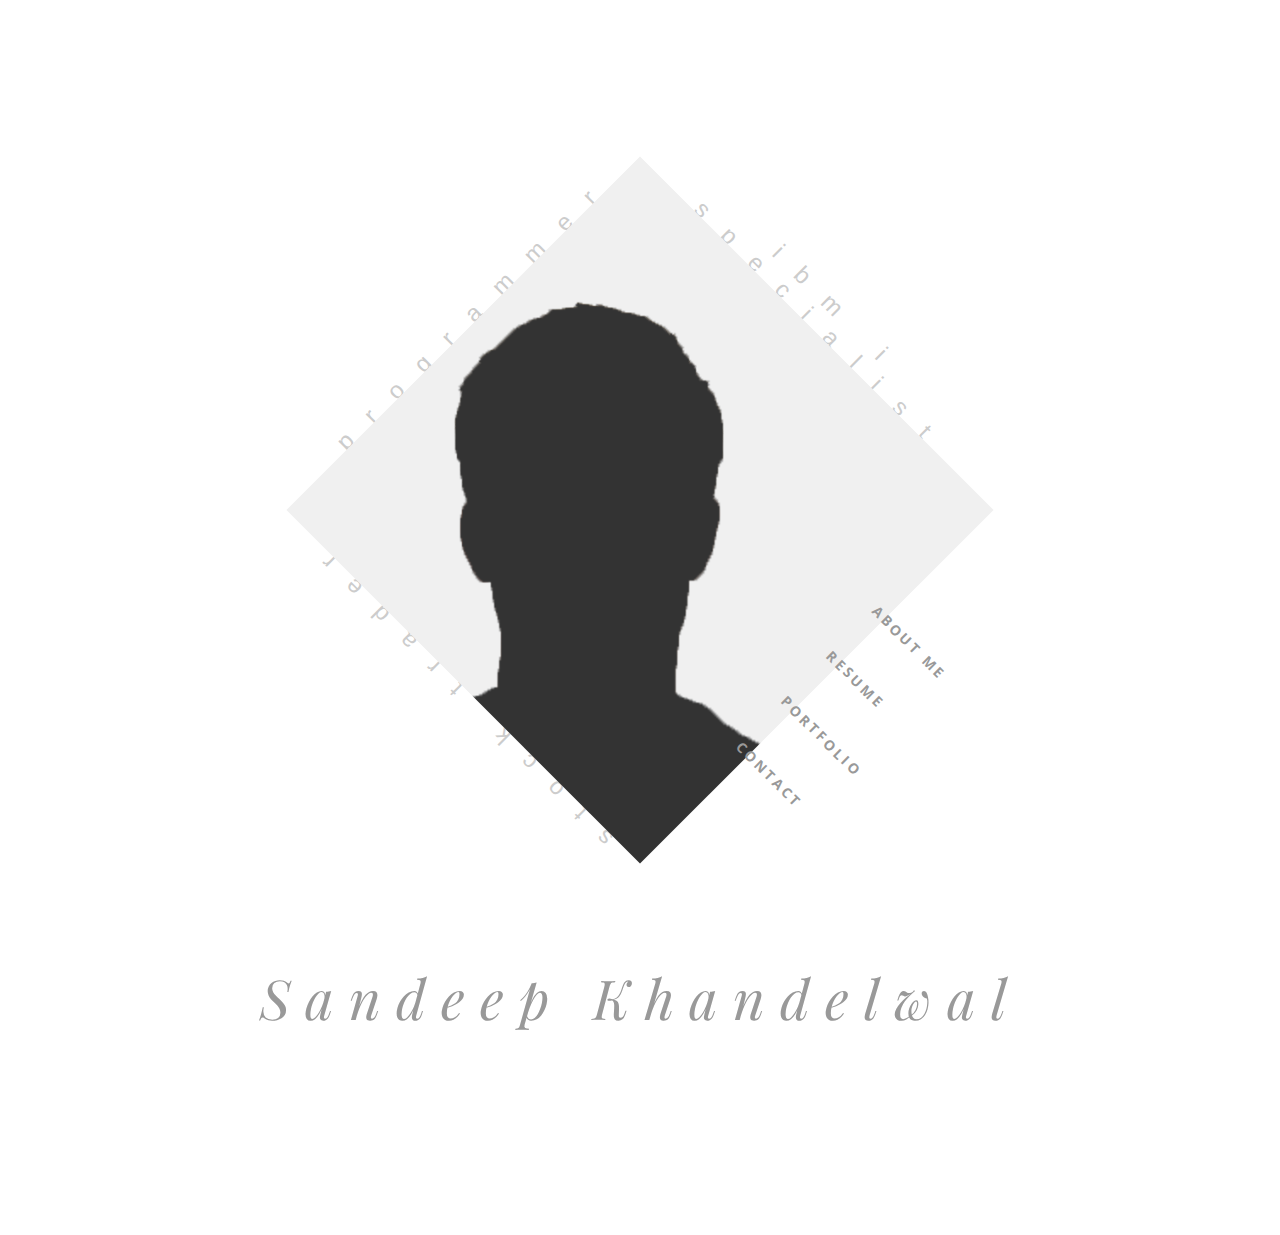
==== commit 3f3dd58b: "modifications in pages" ====
--- a/index.html
+++ b/index.html
@@ -69,19 +69,19 @@
 						
 						<!--title1-->
 						<span class='t1' >
-							Designer
+							Programmer
 						</span>
 						<!--/title1-->
 						
 						<!--title2-->
 						<span class='t2' >
-							Gamer guy
+							IBM i Specialist
 						</span>
 						<!--/title2-->
 						
 						<!--title3-->
 						<span class='t3' >
-							Freelancer
+							Stock Trader
 						</span>
 						<!--/title3-->
 						
@@ -105,25 +105,13 @@
 							</li>
 							
 							<li>
-								<a href='#' data-section='services' >Services</a>
-							</li>
-							
-							<li>
 								<a href='#' data-section='portfolio' >Portfolio</a>
-							</li>
-							
-							<li>
-								<a href='#' data-section='blog' >My Blog</a>
 							</li>
 							
 							<li>
 								<a href='#' data-section='contact' >Contact</a>
 							</li>
-							
-							<li>
-								<a href='#' >Hire Me!</a>
-							</li>
-							
+										
 						</ul>
 						
 					</nav>
@@ -133,7 +121,7 @@
 					<div class='front-heading text-center' >
 						
 						<h2>
-							Johny Doe
+							Sandeep Khandelwal
 						</h2>
 						
 					
@@ -186,7 +174,15 @@
 								
 								
 								<p>
-									Lorem ipsum dolor sit amet, in quodsi vulputate pro. Ius illum vocent mediocritatem an, cum dicta iriure at. Ubique maluisset vel te, his dico vituperata ut. Pro ei phaedrum maluisset. Ex audire suavitate has, ei quodsi tacimates sapientem sed, pri zril ubique ut. Te cum tation munere noluisse. Enim torquatos ne pri, eum mollis salutandi corrumpit et, fugit apeirian duo ad. Ad oportere voluptatibus nec, sea ei civibus praesent. At timeam expetenda inciderint has. Invidunt constituto ne per, paulo omnium quaerendum his eu, cu congue consul cetero cum. Solet honestatis et eum. Lorem ipsum dolor sit amet, in quodsi vulputate pro. Ius illum vocent mediocritatem an, cum dicta iriure at. Ubique maluisset vel te, his dico vituperata ut. Pro ei phaedrum maluisset. Ex audire suavitate has, ei quodsi tacimates sapientem sed, pri zril ubique ut. Te cum tation munere noluisse. Enim torquatos ne pri, eum mollis salutandi corrumpit et, fugit apeirian duo ad.
+								Welcome,
+								
+								My Name is Sandeep Khandelwal. I am IBM i programmer at one of the MNCs. 
+								I am enthusiast technical personnel who is always seeking to work on new challenges and learn new technologies.
+								In my free time I usually read and code using newer techologies and try to get familiar.
+								
+								I love my work and I like to put my 100% effort in ehancing and modying my working projects.
+								I also like to share my findings with my colleagues so that I can also help them learn new techniques and 
+								coding standards.
 								</p>
 								
 								<div class='clearfix' ></div>
@@ -197,33 +193,28 @@
 									<li>
 										<div class='inner' >
 											<h4>Name</h4>
-											<p>Johny Doe</p>
+											<p>Sandeep Khandelwal</p>
+										</div>
+									</li>
+									
+									<li>
+										<div class='inner' >
+											<h4>Website</h4>
+											<p>https://sandeepkhandelwal-git.github.io/myprofile/#</p>
 										</div>
 									</li>
 									<li>
 										<div class='inner' >
-											<h4>Age</h4>
-											<p>24 Years</p>
+											<h4>Current Workplace</h4>
+											<p>Atlanta(USA)</p>
 										</div>
 									</li>
-									<li>
-										<div class='inner' >
-											<h4>Website</h4>
-											<p>example.com</p>
-										</div>
-									</li>
-									<li>
-										<div class='inner' >
-											<h4>Hometown</h4>
-											<p>Dokri</p>
-										</div>
-									</li>
 									
 									
 									
 								</ul>
 								
-								<a href='#' class='symp-btn' >Hire Me For Work</a>
+								<a href='#' class='symp-btn' >Job Opportunity For Me?</a>
 								
 								<a href='#' class='symp-btn link-btn' ><i class='ion-ios-download' ></i>Download Resume</a>
 								
@@ -246,40 +237,103 @@
 					<div class='container' >
 						
 						<div class='row' >
+							
+							<div class='col-md-4' >
+								<div class='service' >
+									
+									<div class='icon' >
+										<i class='ion-ios-lightbulb' ></i>
+									</div>
+									
+									<div class='content' >
+										
+										<h4>Creative</h4>
+										
+										<p>
+											Creativeness is one of the inherent quality that I see in myself.
+											Doing small changes to make things works is something excites me
+										</p>
+										
+									</div>
+									
+								</div>
+							</div>
+							
+							<div class='col-md-4' >
+								<div class='service' >
+									
+									<div class='icon' >
+										<i class='ion-trophy' ></i>
+									</div>
+									
+									<div class='content' >
+										
+										<h4>Leaderhip</h4>
+										
+										<p>
+											Starting from the Academics till now I love to be at best and lead by example.
+										</p>
+										
+									</div>
+									
+								</div>
+							</div>
+							
+							<div class='col-md-4' >
+								<div class='service' >
+									
+									<div class='icon' >
+										<i class='ion-ios-glasses' ></i>
+									</div>
+									
+									<div class='content' >
+										
+										<h4>Perseverance</h4>
+										
+										<p>
+											Achieving targets even when the path was difficult is something that interests me.
+										</p>
+										
+									</div>
+									
+								</div>
+							</div>
+							
 							
 							<div class='col-md-3' >
 								<div class='service' >
 									
 									<div class='icon' >
-										<i class='ion-ios-lightbulb' ></i>
+										<i class='ion-help-buoy' ></i>
 									</div>
 									
 									<div class='content' >
 										
-										<h4>Creative</h4>
+										<h4>Helper</h4>
 										
 										<p>
-											Ut aboramus, numquam corpora qui naex. Dolore aliquando id duo, voluptua laboramus quo ad.
+											Believe in helping others in any possible
 										</p>
 										
 									</div>
 									
 								</div>
 							</div>
+							
 							
 							<div class='col-md-3' >
 								<div class='service' >
 									
 									<div class='icon' >
-										<i class='ion-trophy' ></i>
+										<i class='ion-ios-game-controller-b' ></i>
 									</div>
 									
 									<div class='content' >
 										
-										<h4>Winner</h4>
+										<h4>Sports</h4>
 										
 										<p>
-											Ut aboramus, numquam corpora qui naex. Dolore aliquando id duo, voluptua laboramus quo ad.
+											Cricket Freak, love to play all kinds of indoor and outdoor games
 										</p>
 										
 									</div>
@@ -291,117 +345,15 @@
 								<div class='service' >
 									
 									<div class='icon' >
-										<i class='ion-ios-glasses' ></i>
+										<i class='ion-ios-pulse-strong' ></i>
 									</div>
 									
 									<div class='content' >
 										
-										<h4>Smart</h4>
+										<h4>Healthy</h4>
 										
 										<p>
-											Ut aboramus, numquam corpora qui naex. Dolore aliquando id duo, voluptua laboramus quo ad.
-										</p>
-										
-									</div>
-									
-								</div>
-							</div>
-							
-							<div class='col-md-3' >
-								<div class='service' >
-									
-									<div class='icon' >
-										<i class='ion-ios-bolt' ></i>
-									</div>
-									
-									<div class='content' >
-										
-										<h4>Powerful</h4>
-										
-										<p>
-											Ut aboramus, numquam corpora qui naex. Dolore aliquando id duo, voluptua laboramus quo ad.
-										</p>
-										
-									</div>
-									
-								</div>
-							</div>
-							
-							
-							
-							<div class='col-md-3' >
-								<div class='service' >
-									
-									<div class='icon' >
-										<i class='ion-help-buoy' ></i>
-									</div>
-									
-									<div class='content' >
-										
-										<h4>Helper</h4>
-										
-										<p>
-											Ut aboramus, numquam corpora qui naex. Dolore aliquando id duo, voluptua laboramus quo ad.
-										</p>
-										
-									</div>
-									
-								</div>
-							</div>
-							
-							<div class='col-md-3' >
-								<div class='service' >
-									
-									<div class='icon' >
-										<i class='ion-happy' ></i>
-									</div>
-									
-									<div class='content' >
-										
-										<h4>Intelligent</h4>
-										
-										<p>
-											Ut aboramus, numquam corpora qui naex. Dolore aliquando id duo, voluptua laboramus quo ad.
-										</p>
-										
-									</div>
-									
-								</div>
-							</div>
-							
-							<div class='col-md-3' >
-								<div class='service' >
-									
-									<div class='icon' >
-										<i class='ion-ios-game-controller-b' ></i>
-									</div>
-									
-									<div class='content' >
-										
-										<h4>Gamer</h4>
-										
-										<p>
-											Ut aboramus, numquam corpora qui naex. Dolore aliquando id duo, voluptua laboramus quo ad.
-										</p>
-										
-									</div>
-									
-								</div>
-							</div>
-							
-							<div class='col-md-3' >
-								<div class='service' >
-									
-									<div class='icon' >
-										<i class='ion-ios-pulse-strong' ></i>
-									</div>
-									
-									<div class='content' >
-										
-										<h4>Healthy</h4>
-										
-										<p>
-											Ut aboramus, numquam corpora qui naex. Dolore aliquando id duo, voluptua laboramus quo ad.
+											Love being healthy. Enthusiast Sports Person, love Yoga and meditation.
 										</p>
 										
 									</div>
@@ -418,122 +370,15 @@
 					</div>
 				</div>
 				
-				<div class='funfacts-block section-block' data-stellar-background-ratio='.2' >
+						
+				<div class='footer bg-lightgray section-block' >
 					
 					<div class='container' >
 						
 						<div class='row' >
 							
-							<div class='col-md-3 col-sm-6 funfact' >
-								<div class='content' >
-									<h4>243</h4>
-									<p>Awards Won</p>
-								</div>
-							</div>
-							
-							<div class='col-md-3 col-sm-6 funfact' >
-								<div class='content' >
-									<h4>845</h4>
-									<p>Happy Customers</p>
-								</div>
-							</div>
-							
-							<div class='col-md-3 col-sm-6 funfact' >
-								<div class='content' >
-									<h4>938</h4>
-									<p>Projects Done</p>
-								</div>
-							</div>
-							
-							<div class='col-md-3 col-sm-6 funfact' >
-								<div class='content' >
-									<h4>342</h4>
-									<p>Games Played</p>
-								</div>
-							</div>
-							
-						</div>
-						
-					</div>
-					
-				</div>
-				
-				<div class='testimonials-block section-block' >
-					<div class='container' >
-					
-						<div class='section-header text-center' >
-							
-							<h2 class='animate text-over-block' >Testimonials</h2>
-							
-							
-							<!--divider-->
-							<div class='divider-draft center' ></div>
-							<!--/divider-->
-							
-							
-						</div>
-						
-						<div class='row' >
-							
-							<div class='col-md-8 col-md-offset-2' >
-								
-								<div class='testimonials-slider' >
-									
-									<div class='testimonial' >
-										<p>
-											
-											Ad optere volibus nec, sea ei civibus prasent. At timeam expetenda inciderint has. Invidunt constituto ne per, paulo omnium queum his eu, cu congue consul cetero. Invidunt constituto ne per, paulo omnium his eu, cu congue consul cetero.
-										
-										</p>
-										
-										<div class='author' >
-											<h4>Jack Smith</h4>
-											<p>CEO at Google</p>
-										</div>
-									</div>
-									
-									<div class='testimonial' >
-										<p>
-											Ad oportere voluptatibus nec, sea ei civibus praesent. At timeam expetenda inciderint has. Invidunt constituto ne per, paulo omnium quaerendum his eu, cu congue consul cetero. Invidunt constituto ne per, paulo omnium quaerendum his eu, cu congue consul cetero.
-										</p>
-										
-										<div class='author' >
-											<h4>Jessica Smith</h4>
-											<p>CEO at Google</p>
-										</div>
-									</div>
-									
-									<div class='testimonial' >
-										<p>
-											Ad oportere voluptatibus nec, sea ei civibus praesent. At timeam expetenda inciderint has. Invidunt constituto ne per, paulo omnium quaerendum his eu, cu congue consul cetero. Invidunt constituto ne per, paulo omnium quaerendum his eu, cu congue consul cetero.
-										</p>
-										
-										<div class='author' >
-											<h4>Jim Smith</h4>
-											<p>CEO at Google</p>
-										</div>
-									</div>
-									
-									
-									
-									
-								</div>
-								
-							</div>
-							
-						</div>
-					
-					</div>
-				</div>
-				
-				<div class='footer bg-lightgray section-block' >
-					
-					<div class='container' >
-						
-						<div class='row' >
-							
 							<div class='col-xs-6 text-left' >
-								<h4>Johny Doe</h4>
+								<h4>Sandeep Khandelwal</h4>
 							</div>
 							
 							<div class='col-xs-6 text-right' >
@@ -548,16 +393,8 @@
 											<i class='ion-social-twitter' ></i>
 										</a>
 									</li>
-									<li>
-										<a href='#' >
-											<i class='ion-social-pinterest' ></i>
-										</a>
-									</li>
-									<li>
-										<a href='#' >
-											<i class='ion-social-dribbble' ></i>
-										</a>
-									</li>
+
+
 								</ul>
 							</div>
 							
@@ -961,7 +798,7 @@
 						<div class='row' >
 							
 							<div class='col-xs-6 text-left' >
-								<h4>Johny Doe</h4>
+								<h4>Sandeep Khandelwal</h4>
 							</div>
 							
 							<div class='col-xs-6 text-right' >
